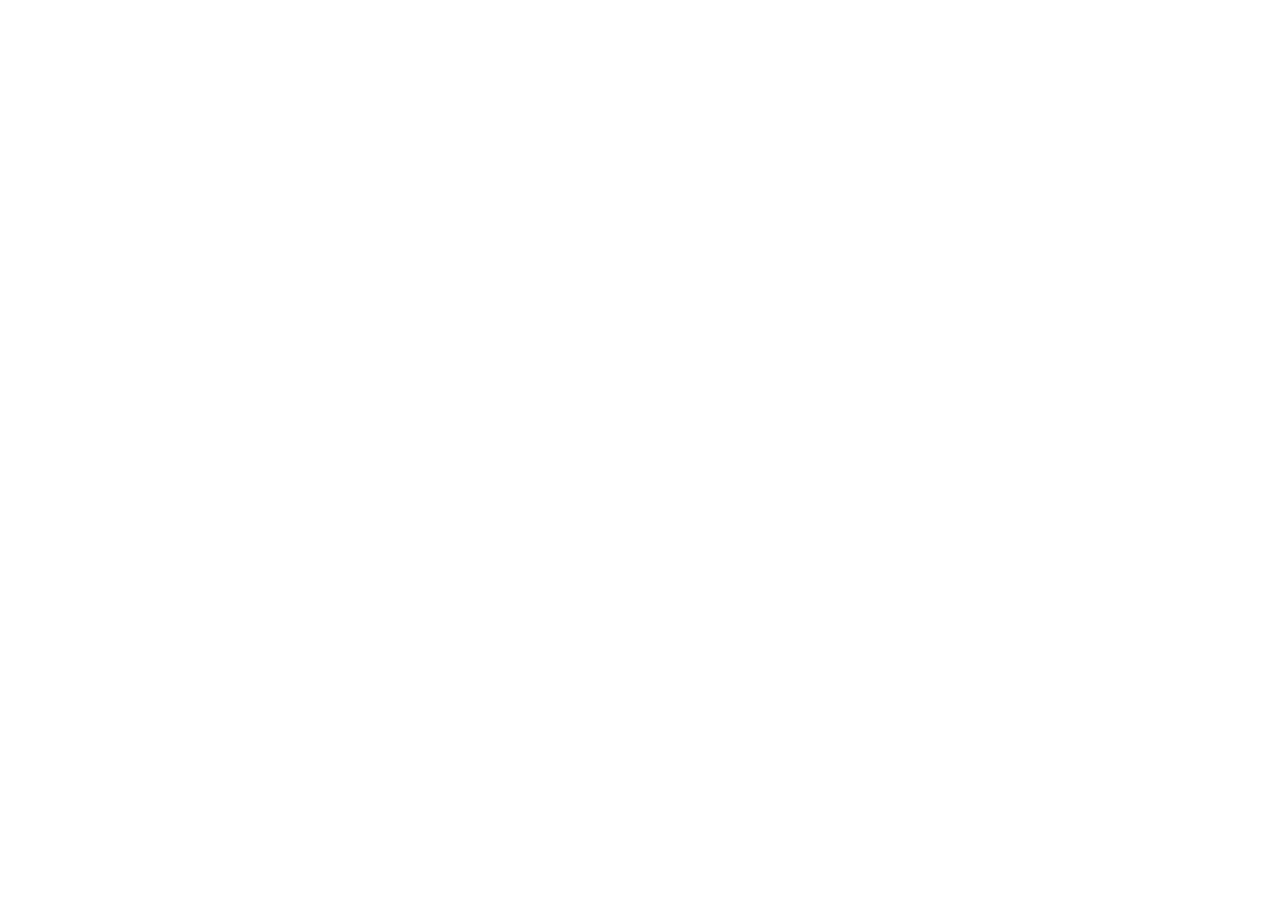
==== SCIENCE EXPLORER/index.html @ 8a1b7ec7 "Commit inicial" ====
<!DOCTYPE html>
<html lang="es">

<head>
    <meta charset="UTF-8">
    <meta name="viewport" content="width=device-width, initial-scale=1.0">
    <title>Documento</title>

</head>

<body>



</body>

</html>
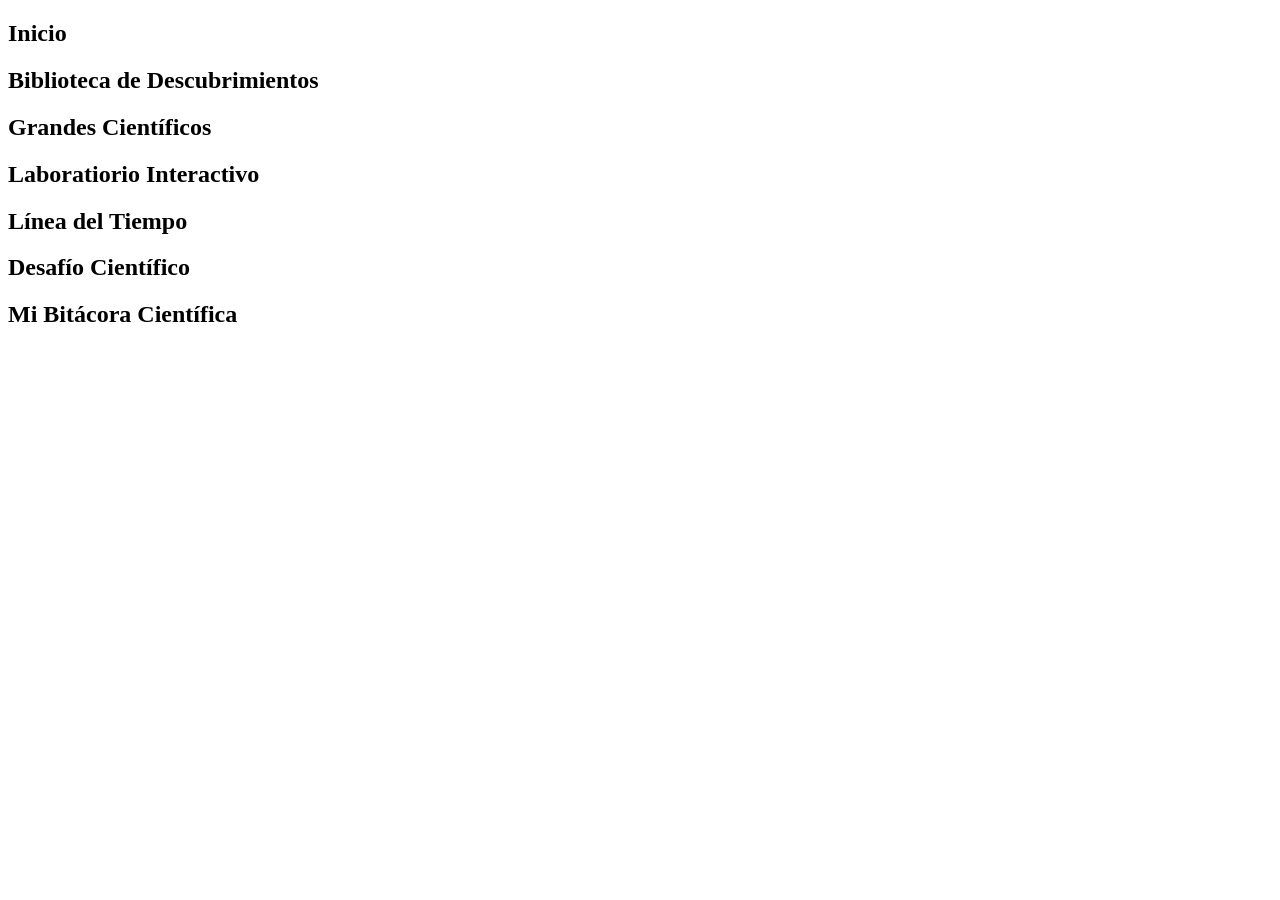
==== commit 7f38f356: "Secciones principales de la pagina" ====
--- a/SCIENCE EXPLORER/index.html
+++ b/SCIENCE EXPLORER/index.html
@@ -9,8 +9,27 @@
 </head>
 
 <body>
-
-
+    <div id="inicio">
+        <h2>Inicio</h2>
+    </div>
+    <div id="descubrimientos">
+        <h2>Biblioteca de Descubrimientos</h2>
+    </div>
+    <div id="cientificos">
+        <h2>Grandes Científicos</h2>
+    </div>
+    <div id="laboratorio">
+        <h2>Laboratiorio Interactivo</h2>
+    </div>
+    <div id="cronologia">
+        <h2>Línea del Tiempo</h2>
+    </div>
+    <div id="desafio">
+        <h2>Desafío Científico</h2>
+    </div>
+    <div id="bitacora">
+        <h2>Mi Bitácora Científica</h2>
+    </div>
 
 </body>
 
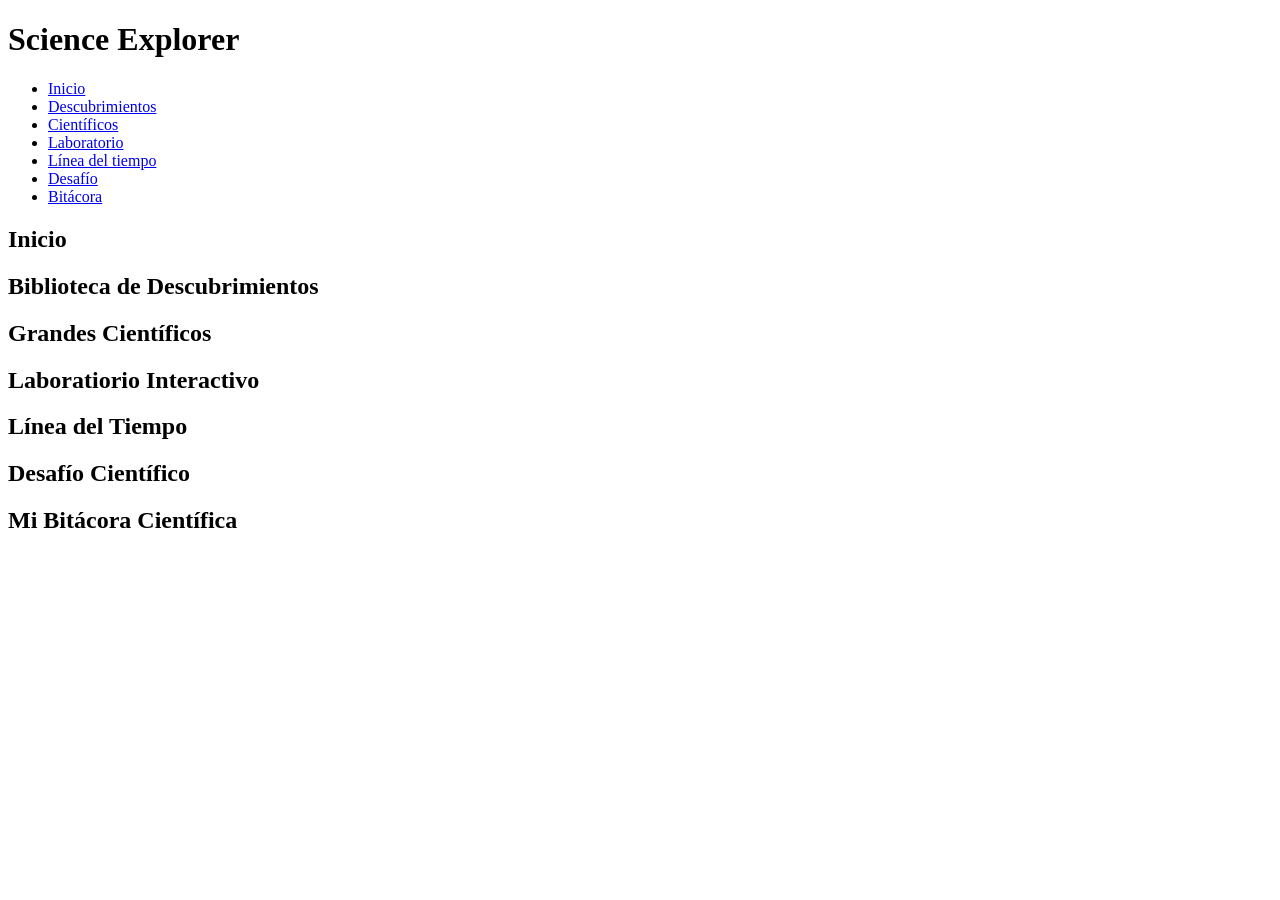
==== commit 25300826: "Actualizacion de secciones principales y CSS" ====
--- a/SCIENCE EXPLORER/index.html
+++ b/SCIENCE EXPLORER/index.html
@@ -7,6 +7,22 @@
     <title>Documento</title>
 
 </head>
+<header id="encabezado" class="encabezado">
+    <div class="titulo">
+        <h1>Science Explorer</h1>
+    </div>
+    <div class="enlaces">
+        <ul>
+            <li><a href="#inicio">Inicio</a></li>
+            <li><a href="#descubrimientos">Descubrimientos</a></li>
+            <li><a href="#cientificos">Científicos</a></li>
+            <li><a href="#laboratorio">Laboratorio</a></li>
+            <li><a href="#cronologia">Línea del tiempo</a></li>
+            <li><a href="#desafio">Desafío</a></li>
+            <li><a href="#bitacora">Bitácora</a></li>
+        </ul>
+    </div>
+</header>
 
 <body>
     <div id="inicio">
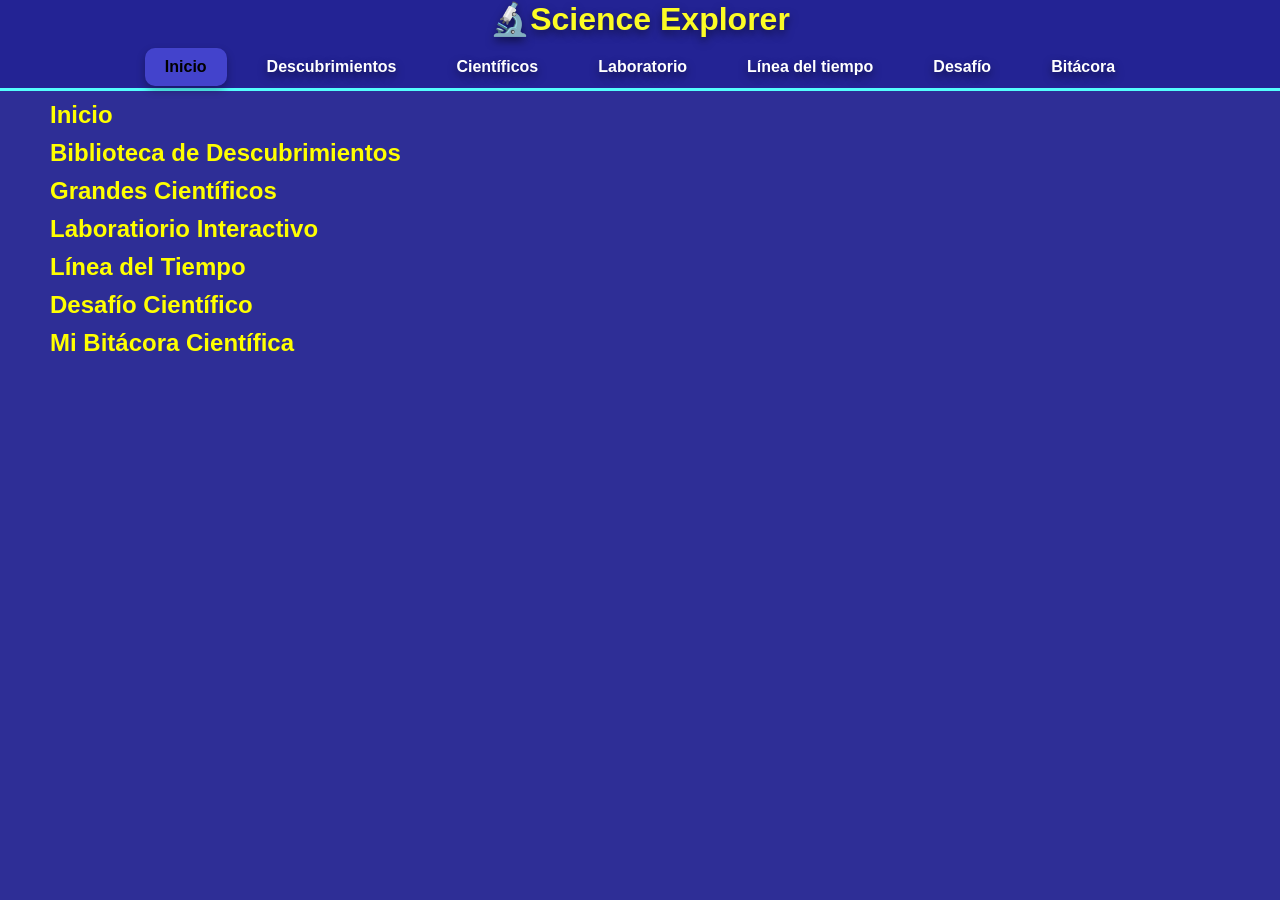
==== commit 100ffebb: "CSS y media, además de botón para menu(no jala)" ====
--- a/SCIENCE EXPLORER/index.html
+++ b/SCIENCE EXPLORER/index.html
@@ -5,26 +5,30 @@
     <meta charset="UTF-8">
     <meta name="viewport" content="width=device-width, initial-scale=1.0">
     <title>Documento</title>
+    <link rel="stylesheet" href="css/estilos.css">
 
 </head>
-<header id="encabezado" class="encabezado">
-    <div class="titulo">
-        <h1>Science Explorer</h1>
-    </div>
-    <div class="enlaces">
-        <ul>
-            <li><a href="#inicio">Inicio</a></li>
-            <li><a href="#descubrimientos">Descubrimientos</a></li>
-            <li><a href="#cientificos">Científicos</a></li>
-            <li><a href="#laboratorio">Laboratorio</a></li>
-            <li><a href="#cronologia">Línea del tiempo</a></li>
-            <li><a href="#desafio">Desafío</a></li>
-            <li><a href="#bitacora">Bitácora</a></li>
-        </ul>
-    </div>
-</header>
 
 <body>
+    <header id="encabezado" class="encabezado">
+        <div class="titulo">
+            <h1>🔬Science Explorer</h1>
+        </div>
+        <input type="checkbox" id="check" />
+        <label for="check" class="btn-menu">⏩</label>
+        <div class="enlaces">
+            <ul>
+                <li><a href="#inicio" class="active">Inicio</a></li>
+                <li><a href="#descubrimientos">Descubrimientos</a></li>
+                <li><a href="#cientificos">Científicos</a></li>
+                <li><a href="#laboratorio">Laboratorio</a></li>
+                <li><a href="#cronologia">Línea del tiempo</a></li>
+                <li><a href="#desafio">Desafío</a></li>
+                <li><a href="#bitacora">Bitácora</a></li>
+            </ul>
+        </div>
+    </header>
+
     <div id="inicio">
         <h2>Inicio</h2>
     </div>
--- a/SCIENCE EXPLORER/css/estilos.css
+++ b/SCIENCE EXPLORER/css/estilos.css
@@ -0,0 +1,100 @@
+* {
+    margin: 0;
+    padding: 0;
+    font-family: Verdana, Geneva, Tahoma, sans-serif;
+}
+
+body {
+    background-color: rgb(46, 46, 150);
+}
+
+body h2 {
+    color: yellow;
+    margin: 10px 50px;
+}
+
+.btn-menu {
+    font-size: 40px;
+    display: none;
+}
+
+#check {
+    display: none;
+}
+
+.encabezado {
+    width: 100%;
+    background-color: rgb(35, 35, 148);
+    color: rgb(252, 252, 37);
+    text-align: center;
+    border-bottom: 3px solid rgb(84, 253, 253);
+    position: sticky;
+    top: 0;
+    z-index: 1000;
+}
+
+.encabezado .titulo {
+    margin-bottom: 10px;
+    text-shadow: 0 4px 8px rgba(0, 0, 0, 0.5);
+}
+
+.encabezado .enlaces ul {
+    display: flex;
+    justify-content: center;
+    gap: 30px;
+    list-style: none;
+    margin: 0;
+    padding: 0;
+}
+
+.encabezado .enlaces ul li a {
+    display: block;
+    padding: 10px 20px;
+    margin-bottom: 2px;
+    color: white;
+    text-decoration: none;
+    border-radius: 10px;
+    text-shadow: 0 4px 8px rgba(0, 0, 0, 0.5);
+    font-weight: bold;
+}
+
+.encabezado .enlaces ul li .active {
+    background-color: #4343cc;
+    color: black;
+    box-shadow: 0 4px 8px rgba(0, 0, 0, 0.3);
+    text-shadow: none;
+}
+
+.encabezado .enlaces ul li a:hover {
+    color: rgb(245, 245, 170);
+}
+
+.encabezado .enlaces ul li .active:hover {
+    background-color: #4c4ccf;
+    color: black;
+}
+
+@media(max-width: 1280px) {
+    .encabezado .enlaces ul {
+        gap: 20px;
+    }
+}
+
+@media(max-width: 768px) {
+    .encabezado .enlaces ul {
+        gap: 2px;
+    }
+}
+
+@media(max-width: 360px) {
+    .encabezado .enlaces {
+        display: none;
+    }
+
+    .btn-menu {
+        font-size: 40px;
+        display: flex;
+        position: relative;
+        left: 2px;
+    }
+}
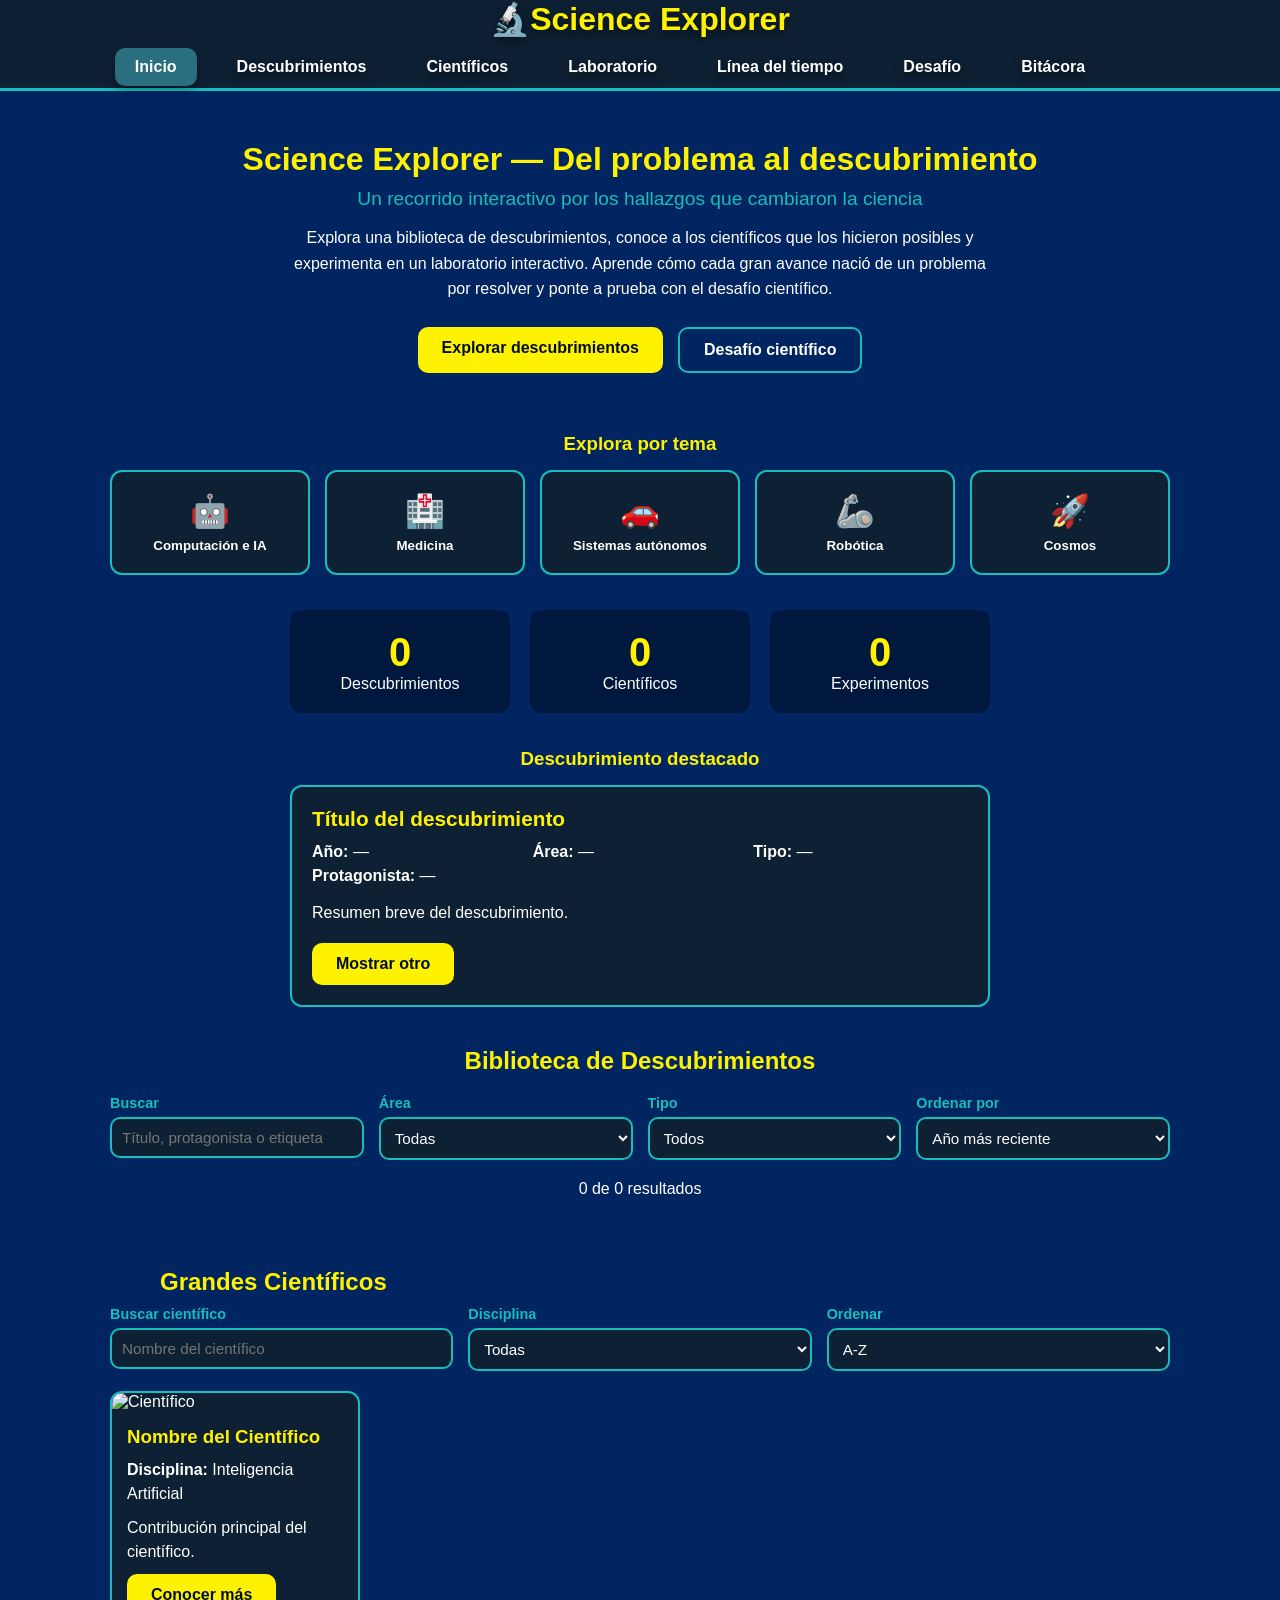
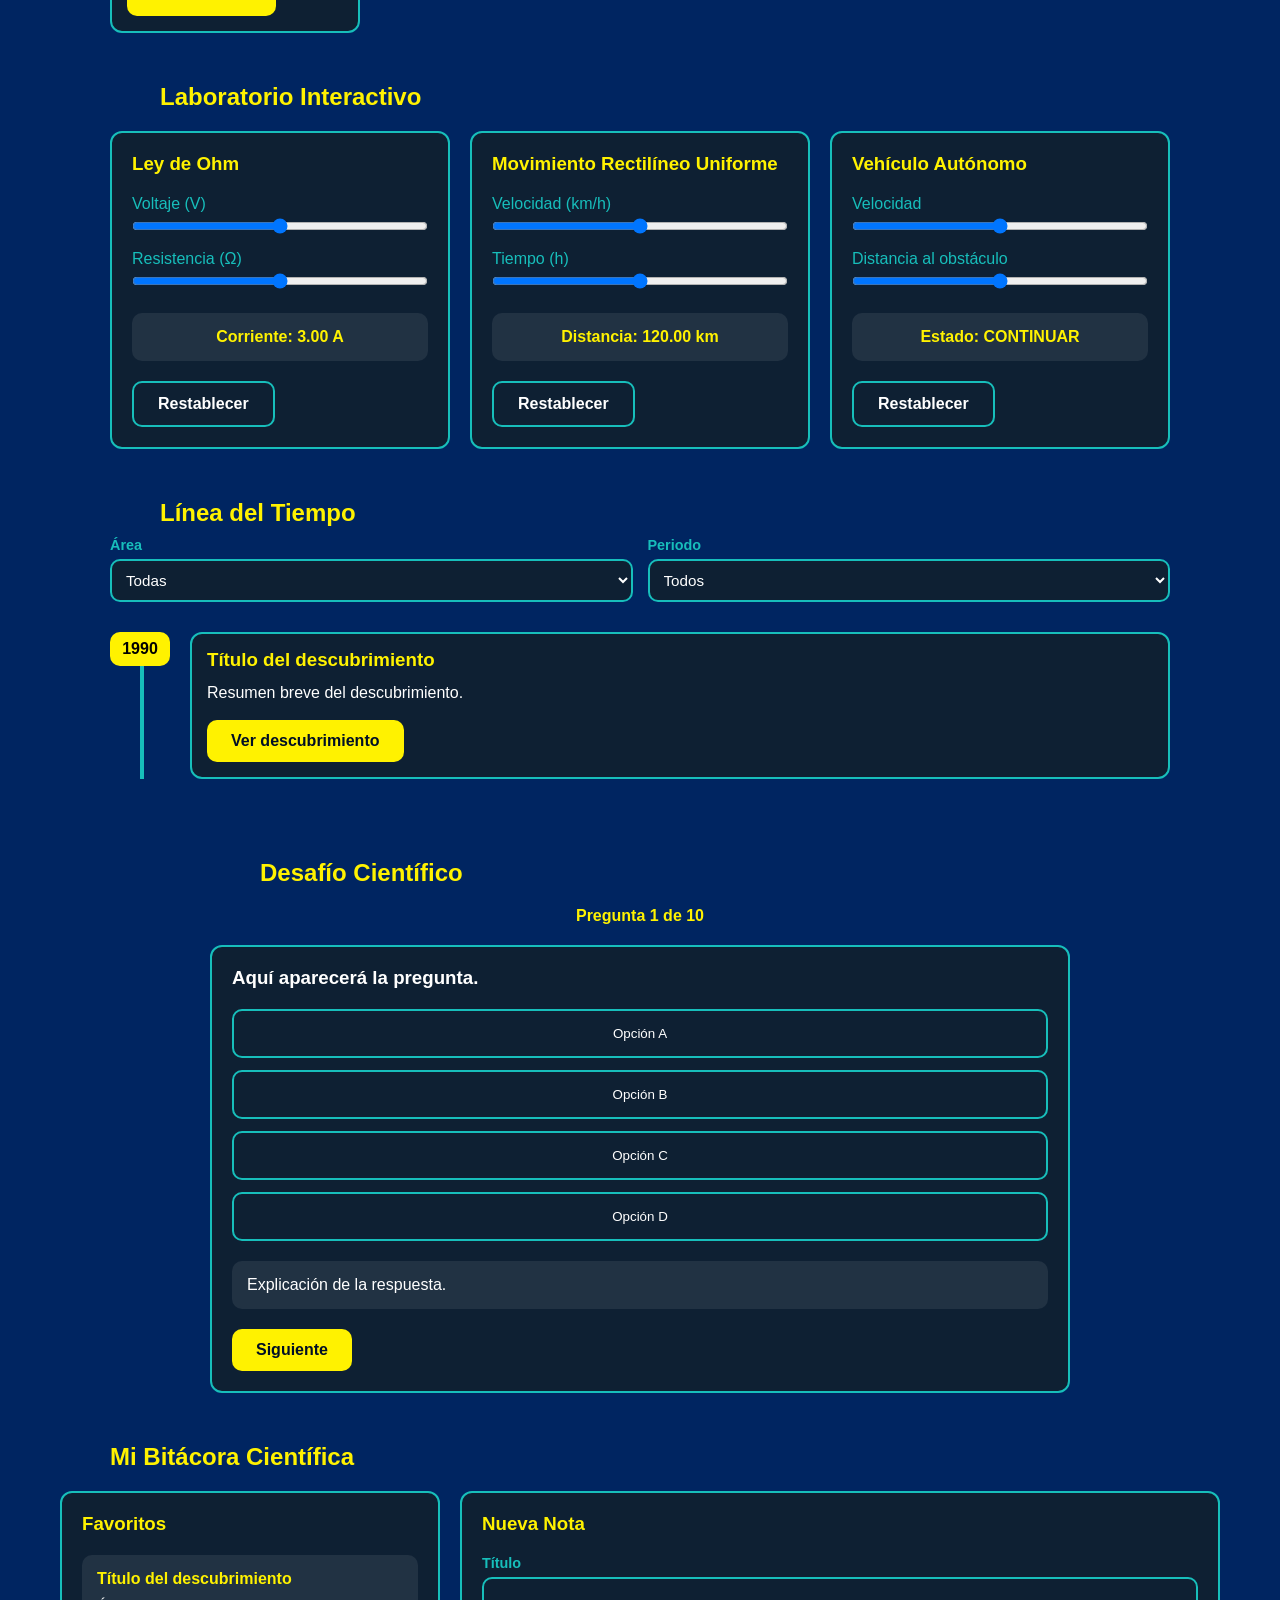
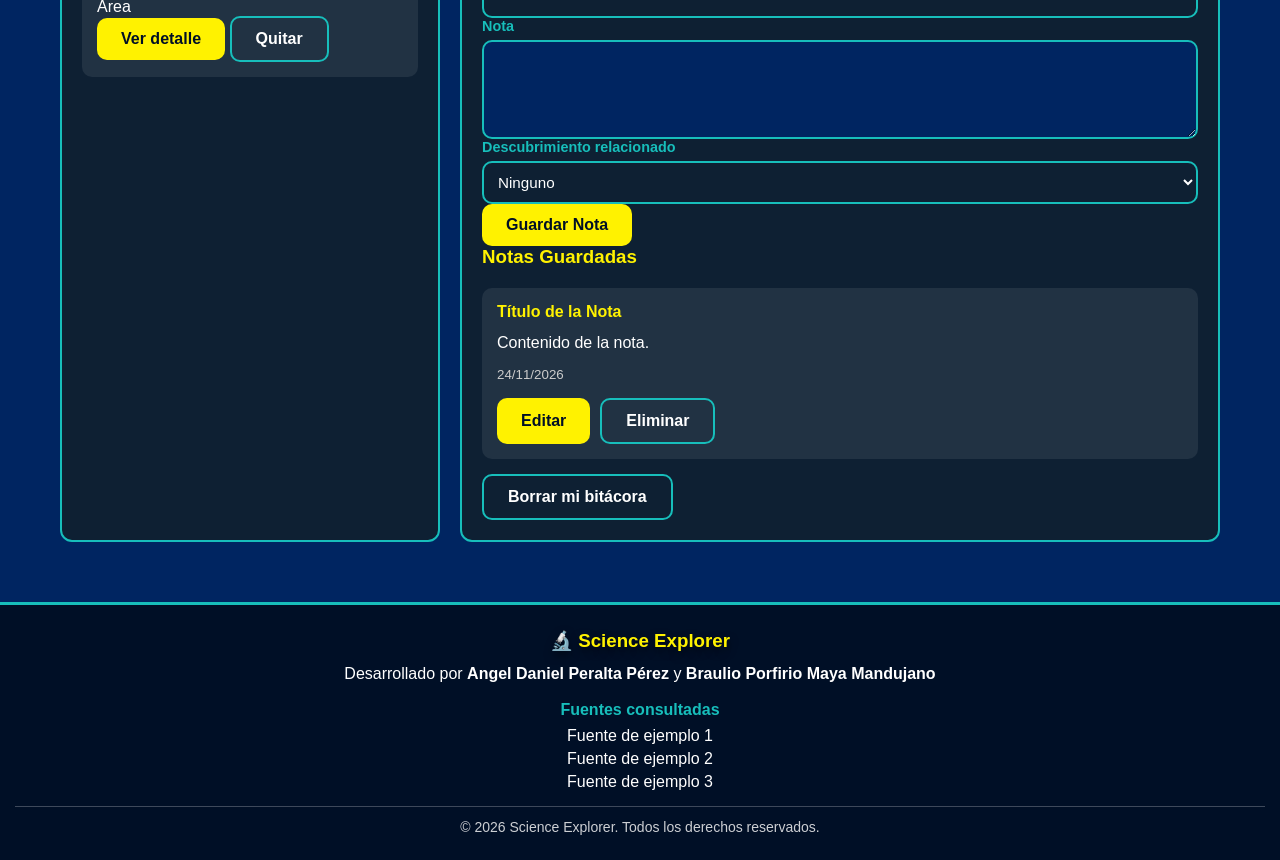
==== commit cb59169c: "HTML terminado, esperando implementacion de funciones JS, CSS estable con algun error" ====
--- a/SCIENCE EXPLORER/index.html
+++ b/SCIENCE EXPLORER/index.html
@@ -10,12 +10,13 @@
 </head>
 
 <body>
+    <input type="checkbox" id="check" />
     <header id="encabezado" class="encabezado">
         <div class="titulo">
             <h1>🔬Science Explorer</h1>
         </div>
-        <input type="checkbox" id="check" />
-        <label for="check" class="btn-menu">⏩</label>
+
+        <label for="check" class="btn-menu">☰ Menú</label>
         <div class="enlaces">
             <ul>
                 <li><a href="#inicio" class="active">Inicio</a></li>
@@ -25,32 +26,524 @@
                 <li><a href="#cronologia">Línea del tiempo</a></li>
                 <li><a href="#desafio">Desafío</a></li>
                 <li><a href="#bitacora">Bitácora</a></li>
+                <li><a><label for="check" class="btn-menu2">☰ Menú</label></a></li>
             </ul>
         </div>
     </header>
 
-    <div id="inicio">
-        <h2>Inicio</h2>
-    </div>
-    <div id="descubrimientos">
+    <section id="inicio" class="inicio">
+        <div class="portada">
+            <h2 class="portada-titulo">Science Explorer — Del problema al descubrimiento</h2>
+            <p class="portada-subtitulo">Un recorrido interactivo por los hallazgos que cambiaron la ciencia</p>
+            <p class="portada-descripcion">
+                Explora una biblioteca de descubrimientos, conoce a los científicos que los hicieron posibles
+                y experimenta en un laboratorio interactivo. Aprende cómo cada gran avance nació de un problema
+                por resolver y ponte a prueba con el desafío científico.
+            </p>
+            <div class="portada-botones">
+                <a href="#descubrimientos" class="boton boton-principal">Explorar descubrimientos</a>
+                <a href="#desafio" class="boton boton-secundario">Desafío científico</a>
+            </div>
+        </div>
+        <div class="temas">
+            <h3 class="subtitulo-seccion">Explora por tema</h3>
+            <div class="temas-cuadricula">
+                <button class="tarjeta-tema" data-area="A01" type="button">
+                    <span class="tema-icono">🤖</span>
+                    <span class="tema-nombre">Computación e IA</span>
+                </button>
+                <button class="tarjeta-tema" data-area="A02" type="button">
+                    <span class="tema-icono">🏥</span>
+                    <span class="tema-nombre">Medicina</span>
+                </button>
+                <button class="tarjeta-tema" data-area="A03" type="button">
+                    <span class="tema-icono">🚗</span>
+                    <span class="tema-nombre">Sistemas autónomos</span>
+                </button>
+                <button class="tarjeta-tema" data-area="A04" type="button">
+                    <span class="tema-icono">🦾</span>
+                    <span class="tema-nombre">Robótica</span>
+                </button>
+                <button class="tarjeta-tema" data-area="A06" type="button">
+                    <span class="tema-icono">🚀</span>
+                    <span class="tema-nombre">Cosmos</span>
+                </button>
+            </div>
+        </div>
+        <div class="contadores">
+            <div class="contador">
+                <span class="contador-numero" id="contadorDescubrimientos">0</span>
+                <span class="contador-etiqueta">Descubrimientos</span>
+            </div>
+            <div class="contador">
+                <span class="contador-numero" id="contadorCientificos">0</span>
+                <span class="contador-etiqueta">Científicos</span>
+            </div>
+            <div class="contador">
+                <span class="contador-numero" id="contadorExperimentos">0</span>
+                <span class="contador-etiqueta">Experimentos</span>
+            </div>
+        </div>
+        <div class="destacado">
+            <h3 class="subtitulo-seccion">Descubrimiento destacado</h3>
+            <article class="destacado-tarjeta" id="destacado">
+                <h4 id="destacadoTitulo">Título del descubrimiento</h4>
+                <ul class="destacado-datos">
+                    <li><strong>Año:</strong> <span id="destacadoAnio">—</span></li>
+                    <li><strong>Área:</strong> <span id="destacadoArea">—</span></li>
+                    <li><strong>Tipo:</strong> <span id="destacadoTipo">—</span></li>
+                    <li><strong>Protagonista:</strong> <span id="destacadoProtagonista">—</span></li>
+                </ul>
+                <p id="destacadoResumen">Resumen breve del descubrimiento.</p>
+                <button id="btnMostrarOtro" class="boton boton-principal" type="button">Mostrar otro</button>
+            </article>
+        </div>
+    </section>
+
+    <section id="descubrimientos" class="biblioteca">
         <h2>Biblioteca de Descubrimientos</h2>
-    </div>
-    <div id="cientificos">
+
+        <div class="controles" role="search">
+            <div class="control">
+                <label for="buscador">Buscar</label>
+                <input type="search" id="buscador" placeholder="Título, protagonista o etiqueta" autocomplete="off">
+            </div>
+            <div class="control">
+                <label for="filtroArea">Área</label>
+                <select id="filtroArea">
+                    <option value="todas">Todas</option>
+                    <option value="A01">Inteligencia artificial y ciencias de la computación</option>
+                    <option value="A02">Medicina y hospitales inteligentes</option>
+                    <option value="A03">Vehículos y aeronaves autónomas</option>
+                    <option value="A04">Robótica inteligente</option>
+                    <option value="A05">Ciudades inteligentes</option>
+                    <option value="A06">Cosmos, astronomía y exploración espacial</option>
+                    <option value="A07">Física</option>
+                    <option value="A08">Química</option>
+                    <option value="A09">Biología</option>
+                    <option value="A10">Ciencias de la Tierra</option>
+                </select>
+            </div>
+            <div class="control">
+                <label for="filtroTipo">Tipo</label>
+                <select id="filtroTipo">
+                    <option value="todos">Todos</option>
+                    <option value="DESCUBRIMIENTO">Descubrimiento</option>
+                    <option value="AVANCE">Avance</option>
+                    <option value="APLICACIÓN">Aplicación</option>
+                </select>
+            </div>
+            <div class="control">
+                <label for="ordenar">Ordenar por</label>
+                <select id="ordenar">
+                    <option value="reciente">Año más reciente</option>
+                    <option value="antiguo">Año más antiguo</option>
+                    <option value="titulo">Título A–Z</option>
+                </select>
+            </div>
+        </div>
+
+        <p class="resultados-contador" id="contadorResultados" aria-live="polite">0 de 0 resultados</p>
+
+        <div class="sin-resultados" id="sinResultados" hidden>
+            <p>No se encontraron descubrimientos con esos criterios.</p>
+            <button type="button" id="btnLimpiarFiltros" class="boton boton-principal">Limpiar filtros</button>
+        </div>
+
+        <div class="fichas-cuadricula" id="listaFichas"></div>
+
+        <template id="plantillaFicha">
+            <article class="ficha">
+                <img class="ficha-imagen" src="" alt="" loading="lazy">
+                <div class="ficha-cuerpo">
+                    <h3 class="ficha-titulo"></h3>
+                    <ul class="ficha-datos">
+                        <li><strong>Año:</strong> <span class="ficha-anio"></span></li>
+                        <li><strong>Área:</strong> <span class="ficha-area"></span></li>
+                        <li><strong>Tipo:</strong> <span class="ficha-tipo"></span></li>
+                    </ul>
+                    <p class="ficha-resumen"></p>
+                    <div class="ficha-botones">
+                        <button type="button" class="boton boton-principal boton-chico btn-detalle">Ver detalle</button>
+                        <button type="button" class="boton boton-secundario boton-chico btn-favorito"
+                            aria-pressed="false">Añadir a favoritos</button>
+                    </div>
+                </div>
+            </article>
+        </template>
+
+        <dialog id="modalDetalle" class="modal" aria-labelledby="modalTitulo">
+            <img class="modal-imagen" id="modalImagen" src="" alt="">
+            <h3 id="modalTitulo"></h3>
+            <dl class="modal-datos">
+                <dt>Año</dt>
+                <dd id="modalAnio"></dd>
+                <dt>Área</dt>
+                <dd id="modalArea"></dd>
+                <dt>Tipo</dt>
+                <dd id="modalTipo"></dd>
+                <dt>Protagonistas</dt>
+                <dd id="modalProtagonistas"></dd>
+                <dt>Estado de madurez</dt>
+                <dd id="modalMadurez"></dd>
+                <dt>Resumen</dt>
+                <dd id="modalResumen"></dd>
+                <dt>Problema</dt>
+                <dd id="modalProblema"></dd>
+                <dt>Explicación</dt>
+                <dd id="modalExplicacion"></dd>
+                <dt>Impacto</dt>
+                <dd id="modalImpacto"></dd>
+                <dt>Limitaciones</dt>
+                <dd id="modalLimitaciones"></dd>
+                <dt>Etiquetas</dt>
+                <dd id="modalEtiquetas"></dd>
+                <dt>Fuente</dt>
+                <dd><a id="modalFuente" href="#" target="_blank" rel="noopener noreferrer"></a></dd>
+                <dt>Fecha de consulta</dt>
+                <dd id="modalFechaConsulta"></dd>
+            </dl>
+            <div class="modal-botones">
+                <button type="button" class="boton boton-secundario btn-favorito-modal" id="btnFavoritoModal"
+                    aria-pressed="false">Añadir a favoritos</button>
+                <button type="button" class="boton boton-principal" id="btnCerrarModal">Cerrar</button>
+            </div>
+        </dialog>
+    </section>
+
+    <section id="cientificos" class="cientificos">
         <h2>Grandes Científicos</h2>
-    </div>
-    <div id="laboratorio">
-        <h2>Laboratiorio Interactivo</h2>
-    </div>
-    <div id="cronologia">
+
+        <div class="controles">
+            <div class="control">
+                <label for="buscarCientifico">Buscar científico</label>
+                <input type="search" id="buscarCientifico" placeholder="Nombre del científico">
+            </div>
+
+            <div class="control">
+                <label for="filtroDisciplina">Disciplina</label>
+                <select id="filtroDisciplina">
+                    <option>Todas</option>
+                    <option>Computación</option>
+                    <option>Inteligencia Artificial</option>
+                    <option>Robótica</option>
+                    <option>Medicina</option>
+                    <option>Astronomía</option>
+                </select>
+            </div>
+
+            <div class="control">
+                <label for="ordenCientificos">Ordenar</label>
+                <select id="ordenCientificos">
+                    <option>A-Z</option>
+                    <option>Z-A</option>
+                </select>
+            </div>
+        </div>
+
+        <div class="cientificos-grid">
+
+            <article class="cientifico-card">
+                <img src="img/cientifico.jpg" alt="Científico">
+
+                <div class="cientifico-info">
+                    <h3>Nombre del Científico</h3>
+                    <p><strong>Disciplina:</strong> Inteligencia Artificial</p>
+                    <p>Contribución principal del científico.</p>
+
+                    <button class="boton boton-principal">
+                        Conocer más
+                    </button>
+                </div>
+            </article>
+
+        </div>
+    </section>
+
+    <section id="laboratorio" class="laboratorio">
+        <h2>Laboratorio Interactivo</h2>
+
+        <div class="simuladores">
+
+            <article class="simulador">
+                <h3>Ley de Ohm</h3>
+
+                <label>Voltaje (V)</label>
+                <input type="range">
+
+                <label>Resistencia (Ω)</label>
+                <input type="range">
+
+                <div class="resultado">
+                    Corriente: 3.00 A
+                </div>
+
+                <button class="boton boton-secundario">
+                    Restablecer
+                </button>
+            </article>
+
+            <article class="simulador">
+                <h3>Movimiento Rectilíneo Uniforme</h3>
+
+                <label>Velocidad (km/h)</label>
+                <input type="range">
+
+                <label>Tiempo (h)</label>
+                <input type="range">
+
+                <div class="resultado">
+                    Distancia: 120.00 km
+                </div>
+
+                <button class="boton boton-secundario">
+                    Restablecer
+                </button>
+            </article>
+
+            <article class="simulador">
+                <h3>Vehículo Autónomo</h3>
+
+                <label>Velocidad</label>
+                <input type="range">
+
+                <label>Distancia al obstáculo</label>
+                <input type="range">
+
+                <div class="resultado">
+                    Estado: CONTINUAR
+                </div>
+
+                <button class="boton boton-secundario">
+                    Restablecer
+                </button>
+            </article>
+
+        </div>
+    </section>
+
+    <section id="cronologia" class="cronologia">
         <h2>Línea del Tiempo</h2>
-    </div>
-    <div id="desafio">
+
+        <div class="controles">
+
+            <div class="control">
+                <label>Área</label>
+                <select>
+                    <option>Todas</option>
+                </select>
+            </div>
+
+            <div class="control">
+                <label>Periodo</label>
+                <select>
+                    <option>Todos</option>
+                    <option>Antes de 1950</option>
+                    <option>1950-1999</option>
+                    <option>2000-2019</option>
+                    <option>2020+</option>
+                </select>
+            </div>
+
+        </div>
+
+        <div class="timeline">
+
+            <article class="timeline-item">
+                <div class="timeline-year">
+                    1990
+                </div>
+
+                <div class="timeline-content">
+                    <h3>Título del descubrimiento</h3>
+
+                    <p>
+                        Resumen breve del descubrimiento.
+                    </p>
+
+                    <button class="boton boton-principal">
+                        Ver descubrimiento
+                    </button>
+                </div>
+            </article>
+
+        </div>
+    </section>
+
+    <section id="desafio" class="desafio">
         <h2>Desafío Científico</h2>
-    </div>
-    <div id="bitacora">
+
+        <div class="quiz-container">
+
+            <div class="quiz-progreso">
+                Pregunta 1 de 10
+            </div>
+
+            <article class="pregunta">
+
+                <h3>
+                    Aquí aparecerá la pregunta.
+                </h3>
+
+                <div class="opciones">
+
+                    <button class="opcion">
+                        Opción A
+                    </button>
+
+                    <button class="opcion">
+                        Opción B
+                    </button>
+
+                    <button class="opcion">
+                        Opción C
+                    </button>
+
+                    <button class="opcion">
+                        Opción D
+                    </button>
+
+                </div>
+
+                <div class="explicacion">
+                    Explicación de la respuesta.
+                </div>
+
+                <button class="boton boton-principal">
+                    Siguiente
+                </button>
+
+            </article>
+
+        </div>
+    </section>
+
+    <section id="bitacora" class="bitacora">
         <h2>Mi Bitácora Científica</h2>
-    </div>
-
+
+        <div class="bitacora-grid">
+
+            <div class="favoritos">
+
+                <h3>Favoritos</h3>
+
+                <div class="favoritos-lista">
+
+                    <article class="favorito">
+                        <h4>Título del descubrimiento</h4>
+
+                        <p>Área</p>
+
+                        <button class="boton boton-principal">
+                            Ver detalle
+                        </button>
+
+                        <button class="boton boton-secundario">
+                            Quitar
+                        </button>
+                    </article>
+
+                </div>
+
+            </div>
+
+            <div class="notas">
+
+                <h3>Nueva Nota</h3>
+
+                <form>
+
+                    <div class="control">
+                        <label>Título</label>
+                        <input type="text">
+                    </div>
+
+                    <div class="control">
+                        <label>Nota</label>
+                        <textarea rows="5"></textarea>
+                    </div>
+
+                    <div class="control">
+                        <label>Descubrimiento relacionado</label>
+                        <select>
+                            <option>Ninguno</option>
+                        </select>
+                    </div>
+
+                    <button class="boton boton-principal">
+                        Guardar Nota
+                    </button>
+
+                </form>
+
+                <h3>Notas Guardadas</h3>
+
+                <div class="lista-notas">
+
+                    <article class="nota">
+                        <h4>Título de la Nota</h4>
+
+                        <p>
+                            Contenido de la nota.
+                        </p>
+
+                        <small>
+                            24/11/2026
+                        </small>
+
+                        <div class="nota-botones">
+                            <button class="boton boton-principal">
+                                Editar
+                            </button>
+
+                            <button class="boton boton-secundario">
+                                Eliminar
+                            </button>
+                        </div>
+
+                    </article>
+
+                </div>
+
+                <button class="boton boton-secundario">
+                    Borrar mi bitácora
+                </button>
+
+            </div>
+
+        </div>
+    </section>
+
+    <footer class="pie-pagina" id="fuentes">
+        <div class="pie-contenido">
+            <h3>🔬 Science Explorer</h3>
+            <p class="creditos">
+                Desarrollado por <strong>Angel Daniel Peralta Pérez</strong>
+                y <strong>Braulio Porfirio Maya Mandujano</strong>
+            </p>
+
+            <div class="fuentes">
+                <h4>Fuentes consultadas</h4>
+                <ul>
+                    <li><a href="#" target="_blank">Fuente de ejemplo 1</a></li>
+                    <li><a href="#" target="_blank">Fuente de ejemplo 2</a></li>
+                    <li><a href="#" target="_blank">Fuente de ejemplo 3</a></li>
+                </ul>
+            </div>
+
+            <p class="anio">&copy; 2026 Science Explorer. Todos los derechos reservados.</p>
+        </div>
+    </footer>
 </body>
+<script>
+    const check = document.getElementById("check");
+    const enlaces = document.querySelectorAll('.enlaces a[href^="#"]');
+
+    enlaces.forEach(enlace => {
+        enlace.addEventListener('click', () => {
+            check.checked = false;
+        });
+    });
+</script>
 
 </html>
--- a/SCIENCE EXPLORER/css/estilos.css
+++ b/SCIENCE EXPLORER/css/estilos.css
@@ -1,15 +1,39 @@
+:root {
+    --fondo: #002561;
+    --encabezado: #0E2033;
+    --pie: #000F26;
+    --acento: #17BEBB;
+    --amarillo: #FFF200;
+    --amarillo-claro: #FFF766;
+    --activo: #2A6F7F;
+    --texto: #FFFFFF;
+}
+
 * {
     margin: 0;
     padding: 0;
+    box-sizing: border-box;
     font-family: Verdana, Geneva, Tahoma, sans-serif;
 }
 
+[hidden] {
+    display: none !important;
+}
+
+html {
+    scroll-behavior: smooth;
+}
+
+[id] {
+    scroll-margin-top: 130px;
+}
+
 body {
-    background-color: rgb(46, 46, 150);
+    background-color: var(--fondo);
 }
 
 body h2 {
-    color: yellow;
+    color: var(--amarillo);
     margin: 10px 50px;
 }
 
@@ -18,16 +42,20 @@
     display: none;
 }
 
+.btn-menu2 {
+    display: none;
+}
+
 #check {
     display: none;
 }
 
 .encabezado {
     width: 100%;
-    background-color: rgb(35, 35, 148);
-    color: rgb(252, 252, 37);
+    background-color: var(--encabezado);
+    color: var(--amarillo);
     text-align: center;
-    border-bottom: 3px solid rgb(84, 253, 253);
+    border-bottom: 3px solid var(--acento);
     position: sticky;
     top: 0;
     z-index: 1000;
@@ -47,11 +75,15 @@
     padding: 0;
 }
 
+.encabezado .enlaces ul li.cerrar {
+    display: none;
+}
+
 .encabezado .enlaces ul li a {
     display: block;
     padding: 10px 20px;
     margin-bottom: 2px;
-    color: white;
+    color: var(--texto);
     text-decoration: none;
     border-radius: 10px;
     text-shadow: 0 4px 8px rgba(0, 0, 0, 0.5);
@@ -59,19 +91,689 @@
 }
 
 .encabezado .enlaces ul li .active {
-    background-color: #4343cc;
-    color: black;
+    background-color: var(--activo);
+    color: var(--texto);
     box-shadow: 0 4px 8px rgba(0, 0, 0, 0.3);
     text-shadow: none;
 }
 
 .encabezado .enlaces ul li a:hover {
-    color: rgb(245, 245, 170);
+    color: var(--amarillo);
 }
 
 .encabezado .enlaces ul li .active:hover {
-    background-color: #4c4ccf;
+    background-color: var(--acento);
+    color: var(--encabezado);
+}
+
+.inicio,
+.biblioteca {
+    padding: 20px;
+    max-width: 1100px;
+    margin: 0 auto;
+}
+
+.inicio h2,
+.biblioteca h2 {
+    margin: 0;
+}
+
+.biblioteca h2 {
+    text-align: center;
+    margin-bottom: 20px;
+}
+
+.portada {
+    text-align: center;
+    padding: 30px 10px;
+}
+
+.portada-titulo {
+    color: var(--amarillo);
+    font-size: 2rem;
+    margin-bottom: 10px !important;
+}
+
+.portada-subtitulo {
+    color: var(--acento);
+    font-size: 1.2rem;
+    margin-bottom: 15px;
+}
+
+.portada-descripcion {
+    color: var(--texto);
+    max-width: 700px;
+    margin: 0 auto 25px;
+    line-height: 1.6;
+}
+
+.portada-botones {
+    display: flex;
+    justify-content: center;
+    flex-wrap: wrap;
+    gap: 15px;
+}
+
+.boton {
+    display: inline-block;
+    padding: 12px 24px;
+    border: none;
+    border-radius: 10px;
+    font-weight: bold;
+    font-size: 1rem;
+    text-decoration: none;
+    cursor: pointer;
+    transition: transform 0.2s, background-color 0.2s;
+}
+
+.boton:hover {
+    transform: translateY(-2px);
+}
+
+.boton-principal {
+    background-color: var(--amarillo);
+    color: var(--pie);
+}
+
+.boton-principal:hover {
+    background-color: var(--amarillo-claro);
+}
+
+.boton-secundario {
+    background-color: transparent;
+    color: var(--texto);
+    border: 2px solid var(--acento);
+}
+
+.boton-secundario:hover {
+    background-color: rgba(23, 190, 187, 0.2);
+}
+
+.boton-secundario[aria-pressed="true"] {
+    background-color: var(--acento);
+    color: var(--pie);
+}
+
+.boton-chico {
+    padding: 8px 14px;
+    font-size: 0.9rem;
+}
+
+.boton:disabled {
+    opacity: 0.5;
+    cursor: not-allowed;
+    transform: none;
+}
+
+.subtitulo-seccion {
+    color: var(--amarillo);
+    text-align: center;
+    margin: 30px 0 15px;
+}
+
+.temas-cuadricula {
+    display: grid;
+    grid-template-columns: repeat(auto-fit, minmax(150px, 1fr));
+    gap: 15px;
+}
+
+.tarjeta-tema {
+    display: flex;
+    flex-direction: column;
+    align-items: center;
+    gap: 8px;
+    padding: 20px 10px;
+    background-color: var(--encabezado);
+    color: var(--texto);
+    border: 2px solid var(--acento);
+    border-radius: 12px;
+    cursor: pointer;
+    transition: transform 0.2s, background-color 0.2s;
+}
+
+.tarjeta-tema:hover {
+    transform: translateY(-4px);
+    background-color: var(--activo);
+}
+
+.tema-icono {
+    font-size: 2rem;
+}
+
+.tema-nombre {
+    font-weight: bold;
+}
+
+.contadores {
+    display: flex;
+    justify-content: center;
+    flex-wrap: wrap;
+    gap: 20px;
+    margin: 35px 0;
+}
+
+.contador {
+    flex: 1 1 150px;
+    max-width: 220px;
+    text-align: center;
+    padding: 20px;
+    background-color: rgba(0, 15, 38, 0.6);
+    border-radius: 12px;
+}
+
+.contador-numero {
+    display: block;
+    font-size: 2.5rem;
+    font-weight: bold;
+    color: var(--amarillo);
+}
+
+.contador-etiqueta {
+    color: var(--texto);
+}
+
+.destacado-tarjeta,
+.ficha,
+.modal {
+    background-color: var(--encabezado);
+    border: 2px solid var(--acento);
+    border-radius: 12px;
+    color: var(--texto);
+}
+
+.destacado-tarjeta {
+    padding: 20px;
+    max-width: 700px;
+    margin: 0 auto;
+}
+
+.destacado-tarjeta h4,
+.ficha-titulo,
+.modal h3 {
+    color: var(--amarillo);
+    font-size: 1.3rem;
+    margin-bottom: 12px;
+}
+
+.destacado-datos,
+.ficha-datos {
+    list-style: none;
+    display: grid;
+    grid-template-columns: repeat(auto-fit, minmax(180px, 1fr));
+    gap: 6px;
+    margin-bottom: 15px;
+}
+
+.destacado-tarjeta p,
+.ficha-resumen {
+    line-height: 1.6;
+    margin-bottom: 18px;
+}
+
+.controles {
+    display: grid;
+    grid-template-columns: repeat(auto-fit, minmax(200px, 1fr));
+    gap: 15px;
+    margin-bottom: 20px;
+}
+
+.control {
+    display: flex;
+    flex-direction: column;
+    gap: 6px;
+}
+
+.control label {
+    color: var(--acento);
+    font-weight: bold;
+    font-size: 0.9rem;
+}
+
+.control input,
+.control select {
+    padding: 10px;
+    background-color: var(--encabezado);
+    color: var(--texto);
+    border: 2px solid var(--acento);
+    border-radius: 10px;
+    font-size: 0.95rem;
+}
+
+.control input:focus,
+.control select:focus {
+    outline: 2px solid var(--amarillo);
+}
+
+.resultados-contador {
+    color: var(--texto);
+    text-align: center;
+    margin-bottom: 20px;
+}
+
+.sin-resultados {
+    text-align: center;
+    color: var(--texto);
+    padding: 30px 15px;
+    background-color: rgba(0, 15, 38, 0.6);
+    border-radius: 12px;
+    margin-bottom: 20px;
+}
+
+.sin-resultados p {
+    margin-bottom: 15px;
+}
+
+.fichas-cuadricula {
+    display: grid;
+    grid-template-columns: repeat(auto-fill, minmax(220px, 1fr));
+    gap: 20px;
+}
+
+.ficha {
+    display: flex;
+    flex-direction: column;
+    overflow: hidden;
+}
+
+.ficha-imagen {
+    width: 100%;
+    height: 170px;
+    object-fit: cover;
+    background-color: var(--pie);
+}
+
+.ficha-cuerpo {
+    display: flex;
+    flex-direction: column;
+    flex: 1;
+    padding: 15px;
+}
+
+.ficha-titulo {
+    font-size: 1.1rem;
+}
+
+.ficha-datos {
+    grid-template-columns: 1fr;
+    font-size: 0.9rem;
+}
+
+.ficha-botones {
+    display: flex;
+    flex-wrap: wrap;
+    gap: 10px;
+    margin-top: auto;
+}
+
+.modal {
+    width: 90%;
+    max-width: 700px;
+    max-height: 90vh;
+    overflow-y: auto;
+    margin: auto;
+    padding: 20px;
+}
+
+.modal::backdrop {
+    background-color: rgba(0, 0, 0, 0.7);
+}
+
+.modal-imagen {
+    width: 100%;
+    max-height: 220px;
+    object-fit: cover;
+    border-radius: 10px;
+    margin-bottom: 15px;
+}
+
+.modal-datos dt {
+    color: var(--acento);
+    font-weight: bold;
+    margin-top: 12px;
+}
+
+.modal-datos dd {
+    line-height: 1.6;
+}
+
+.modal-datos a {
+    color: var(--amarillo);
+    word-break: break-all;
+}
+
+.modal-botones {
+    display: flex;
+    flex-wrap: wrap;
+    justify-content: flex-end;
+    gap: 10px;
+    margin-top: 20px;
+}
+
+.pie-pagina {
+    width: 100%;
+    margin-top: 40px;
+    background-color: var(--pie);
+    color: var(--texto);
+    text-align: center;
+    border-top: 3px solid var(--acento);
+    padding: 25px 15px;
+}
+
+.pie-pagina h3 {
+    color: var(--amarillo);
+    margin-bottom: 10px;
+    text-shadow: 0 4px 8px rgba(0, 0, 0, 0.5);
+}
+
+.pie-pagina .creditos {
+    margin-bottom: 15px;
+    line-height: 1.5;
+}
+
+.pie-pagina .fuentes {
+    margin-bottom: 15px;
+}
+
+.pie-pagina .fuentes h4 {
+    color: var(--acento);
+    margin-bottom: 8px;
+}
+
+.pie-pagina .fuentes ul {
+    list-style: none;
+}
+
+.pie-pagina .fuentes ul li {
+    margin: 5px 0;
+}
+
+.pie-pagina .fuentes ul li a {
+    color: var(--texto);
+    text-decoration: none;
+}
+
+.pie-pagina .fuentes ul li a:hover {
+    color: var(--amarillo);
+    text-decoration: underline;
+}
+
+.pie-pagina .anio {
+    font-size: 14px;
+    opacity: 0.8;
+    border-top: 1px solid rgba(255, 255, 255, 0.3);
+    padding-top: 12px;
+}
+
+.cientificos {
+    padding: 20px;
+    max-width: 1100px;
+    margin: 0 auto;
+}
+
+.cientificos-grid {
+    display: grid;
+    grid-template-columns: repeat(auto-fill, minmax(240px, 1fr));
+    gap: 20px;
+    margin-top: 20px;
+}
+
+.cientifico-card {
+    background-color: var(--encabezado);
+    border: 2px solid var(--acento);
+    border-radius: 12px;
+    overflow: hidden;
+    color: var(--texto);
+}
+
+.cientifico-card img {
+    width: 100%;
+    height: 250px;
+    object-fit: cover;
+}
+
+.cientifico-info {
+    padding: 15px;
+}
+
+.cientifico-info h3 {
+    color: var(--amarillo);
+    margin-bottom: 10px;
+}
+
+.cientifico-info p {
+    margin-bottom: 10px;
+    line-height: 1.5;
+}
+
+.laboratorio {
+    padding: 20px;
+    max-width: 1100px;
+    margin: 0 auto;
+}
+
+.simuladores {
+    display: grid;
+    grid-template-columns: repeat(auto-fit, minmax(250px, 1fr));
+    gap: 20px;
+    margin-top: 20px;
+}
+
+.simulador {
+    background-color: var(--encabezado);
+    border: 2px solid var(--acento);
+    border-radius: 12px;
+    padding: 20px;
+    color: var(--texto);
+}
+
+.simulador h3 {
+    color: var(--amarillo);
+    margin-bottom: 20px;
+}
+
+.simulador label {
+    display: block;
+    margin-top: 12px;
+    margin-bottom: 5px;
+    color: var(--acento);
+}
+
+.simulador input[type="range"] {
+    width: 100%;
+}
+
+.resultado {
+    margin: 20px 0;
+    padding: 15px;
+    text-align: center;
+    border-radius: 10px;
+    background-color: rgba(255, 255, 255, .08);
+    font-weight: bold;
+    color: var(--amarillo);
+}
+
+.cronologia {
+    padding: 20px;
+    max-width: 1100px;
+    margin: 0 auto;
+}
+
+.timeline {
+    margin-top: 30px;
+    position: relative;
+}
+
+.timeline::before {
+    content: "";
+    position: absolute;
+    left: 30px;
+    top: 0;
+    width: 4px;
+    height: 100%;
+    background-color: var(--acento);
+}
+
+.timeline-item {
+    position: relative;
+    margin-bottom: 30px;
+    padding-left: 80px;
+}
+
+.timeline-year {
+    position: absolute;
+    left: 0;
+    width: 60px;
+    text-align: center;
+    background-color: var(--amarillo);
     color: black;
+    padding: 8px;
+    border-radius: 10px;
+    font-weight: bold;
+}
+
+.timeline-content {
+    background-color: var(--encabezado);
+    border: 2px solid var(--acento);
+    border-radius: 12px;
+    padding: 15px;
+    color: var(--texto);
+}
+
+.timeline-content h3 {
+    color: var(--amarillo);
+    margin-bottom: 10px;
+}
+
+.timeline-content p {
+    margin-bottom: 15px;
+    line-height: 1.5;
+}
+
+.desafio {
+    padding: 20px;
+    max-width: 900px;
+    margin: 0 auto;
+}
+
+.quiz-container {
+    margin-top: 20px;
+}
+
+.quiz-progreso {
+    text-align: center;
+    color: var(--amarillo);
+    font-weight: bold;
+    margin-bottom: 20px;
+}
+
+.pregunta {
+    background-color: var(--encabezado);
+    border: 2px solid var(--acento);
+    border-radius: 12px;
+    padding: 20px;
+}
+
+.pregunta h3 {
+    color: white;
+    margin-bottom: 20px;
+}
+
+.opciones {
+    display: grid;
+    gap: 12px;
+}
+
+.opcion {
+    padding: 15px;
+    border-radius: 10px;
+    border: 2px solid var(--acento);
+    background-color: transparent;
+    color: white;
+    cursor: pointer;
+    transition: 0.3s;
+}
+
+.opcion:hover {
+    background-color: rgba(23, 190, 187, .15);
+}
+
+.explicacion {
+    margin: 20px 0;
+    padding: 15px;
+    border-radius: 10px;
+    background: rgba(255, 255, 255, .08);
+    color: white;
+}
+
+.bitacora {
+    padding: 20px;
+    max-width: 1200px;
+    margin: 0 auto;
+}
+
+.bitacora-grid {
+    display: grid;
+    grid-template-columns: 1fr 2fr;
+    gap: 20px;
+    margin-top: 20px;
+}
+
+.favoritos,
+.notas {
+    background-color: var(--encabezado);
+    border: 2px solid var(--acento);
+    border-radius: 12px;
+    padding: 20px;
+}
+
+.favoritos h3,
+.notas h3 {
+    color: var(--amarillo);
+    margin-bottom: 20px;
+}
+
+.favorito,
+.nota {
+    padding: 15px;
+    border-radius: 10px;
+    margin-bottom: 15px;
+    background-color: rgba(255, 255, 255, .08);
+    color: white;
+}
+
+.favorito h4,
+.nota h4 {
+    color: var(--amarillo);
+    margin-bottom: 10px;
+}
+
+.lista-notas {
+    margin-top: 20px;
+}
+
+.nota p {
+    margin: 10px 0;
+    line-height: 1.5;
+}
+
+.nota small {
+    color: #cccccc;
+}
+
+.nota-botones {
+    display: flex;
+    gap: 10px;
+    margin-top: 15px;
+}
+
+.notas textarea {
+    width: 100%;
+    padding: 10px;
+    background-color: var(--fondo);
+    border: 2px solid var(--acento);
+    border-radius: 10px;
+    color: white;
+    resize: vertical;
 }
 
 @media(max-width: 1280px) {
@@ -84,17 +786,221 @@
     .encabezado .enlaces ul {
         gap: 2px;
     }
+
+    .bitacora-grid {
+        grid-template-columns: 1fr;
+    }
+
+    .simuladores {
+        grid-template-columns: 1fr;
+    }
+
+    .cientificos-grid {
+        grid-template-columns: 1fr;
+    }
+
+    .timeline-item {
+        padding-left: 0;
+        padding-top: 70px;
+    }
+
+    .timeline::before {
+        display: none;
+    }
+
+    .timeline-year {
+        position: static;
+        margin-bottom: 10px;
+    }
 }
 
 @media(max-width: 360px) {
+    .encabezado {
+        overflow-x: hidden;
+    }
+
+    .encabezado .titulo h1 {
+        font-size: 0.9em;
+        line-height: 1.2;
+        padding: 5px;
+        word-break: break-word;
+    }
+
+    .btn-menu {
+        display: flex;
+        align-items: center;
+        font-size: 20px;
+        color: var(--texto);
+        cursor: pointer;
+        padding: 10px;
+    }
+
+    .btn-menu2 {
+        display: block;
+    }
+
+
     .encabezado .enlaces {
+        position: fixed;
+        top: -100vh;
+        left: 0;
+        width: 100%;
+        height: 100vh;
+        background: var(--encabezado);
+        display: flex;
+        justify-content: center;
+        align-items: center;
+        transition: top .5s ease;
+        z-index: 999;
+    }
+
+    #check:checked~.encabezado .enlaces {
+        top: 0;
+    }
+
+    .encabezado .enlaces ul {
+        display: flex;
+        flex-direction: column;
+        justify-content: center;
+        align-items: stretch;
+        width: 100%;
+        list-style: none;
+        padding: 0;
+        margin: 0;
+        position: static;
+    }
+
+    .encabezado .enlaces ul li {
+        width: 100%;
+        text-align: center;
+    }
+
+    .encabezado .enlaces ul li a {
+        width: 100%;
+        display: block;
+        padding: 12px 0;
+        margin: 3px 0;
+        border-radius: 0;
+    }
+
+    .encabezado .enlaces ul li.cerrar {
+        display: block;
+    }
+
+    .inicio,
+    .biblioteca,
+    .cientificos,
+    .laboratorio,
+    .cronologia,
+    .desafio,
+    .bitacora {
+        padding: 10px;
+    }
+
+    body h2 {
+        margin: 10px;
+        text-align: center;
+        font-size: 1.5rem;
+    }
+
+    .boton {
+        width: 100%;
+        text-align: center;
+    }
+
+    .portada-botones {
+        flex-direction: column;
+    }
+
+    .fichas-cuadricula,
+    .cientificos-grid,
+    .simuladores {
+        grid-template-columns: 1fr;
+    }
+
+    .cientifico-card img {
+        height: 200px;
+    }
+
+    .control input,
+    .control select,
+    textarea {
+        width: 100%;
+    }
+
+    .bitacora-grid {
+        grid-template-columns: 1fr;
+    }
+
+    .favoritos,
+    .notas {
+        padding: 12px;
+    }
+
+    .favorito,
+    .nota {
+        overflow-wrap: break-word;
+    }
+
+    .nota-botones {
+        display: flex;
+        flex-direction: column;
+        gap: 10px;
+    }
+
+    .nota-botones .boton {
+        width: 100%;
+    }
+
+    .timeline::before {
         display: none;
     }
 
-    .btn-menu {
-        font-size: 40px;
-        display: flex;
-        position: relative;
-        left: 2px;
+    .timeline-item {
+        padding-left: 0;
+        padding-top: 60px;
+    }
+
+    .timeline-year {
+        position: static;
+        display: inline-block;
+        margin-bottom: 10px;
+    }
+
+    img {
+        max-width: 100%;
+        height: auto;
+    }
+
+    body {
+        overflow-x: hidden;
+    }
+
+    * {
+        max-width: 100%;
+    }
+
+    .simuladores {
+        grid-template-columns: 1fr;
+    }
+
+    .simulador {
+        min-width: 0;
+    }
+
+    .simulador,
+    .ficha,
+    .cientifico-card,
+    .timeline-content,
+    .nota,
+    .favorito {
+        min-width: 0;
+        width: 100%;
+    }
+
+    .simuladores,
+    .fichas-cuadricula,
+    .cientificos-grid {
+        width: 100%;
     }
 }
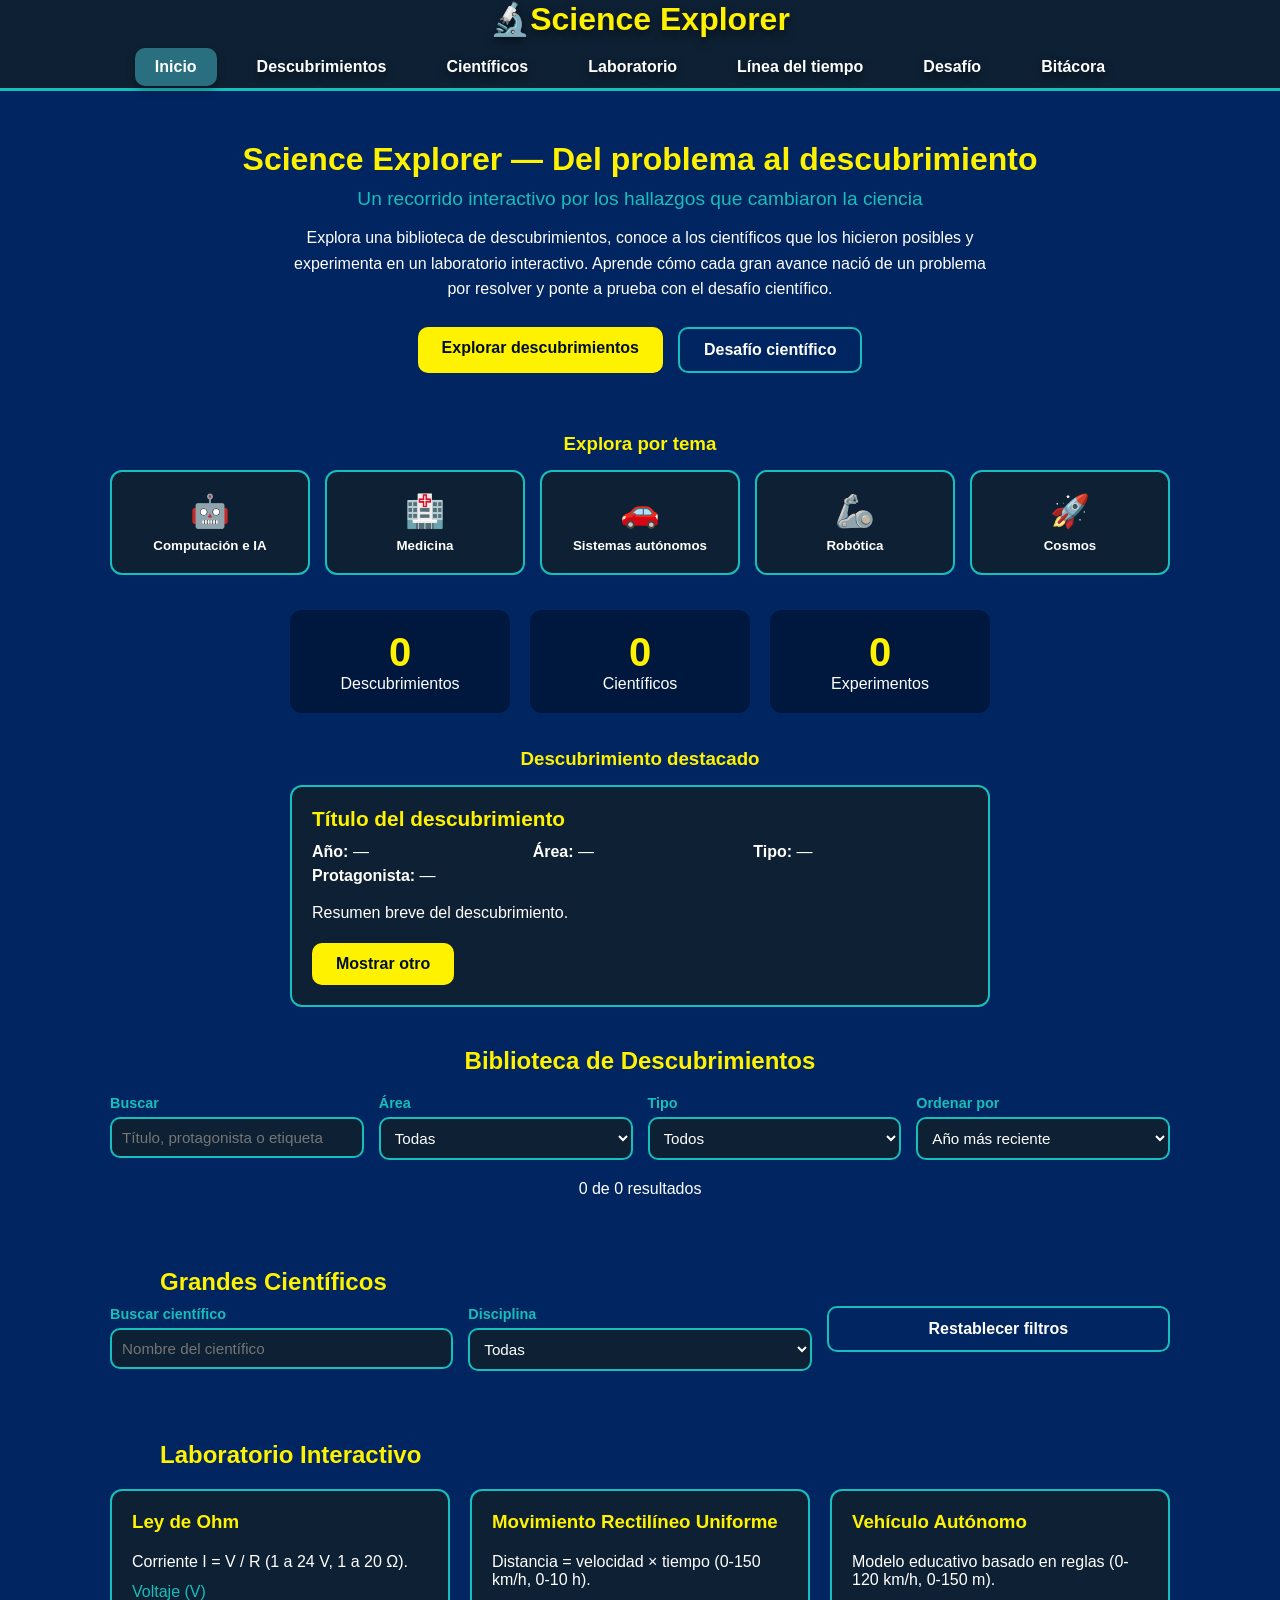
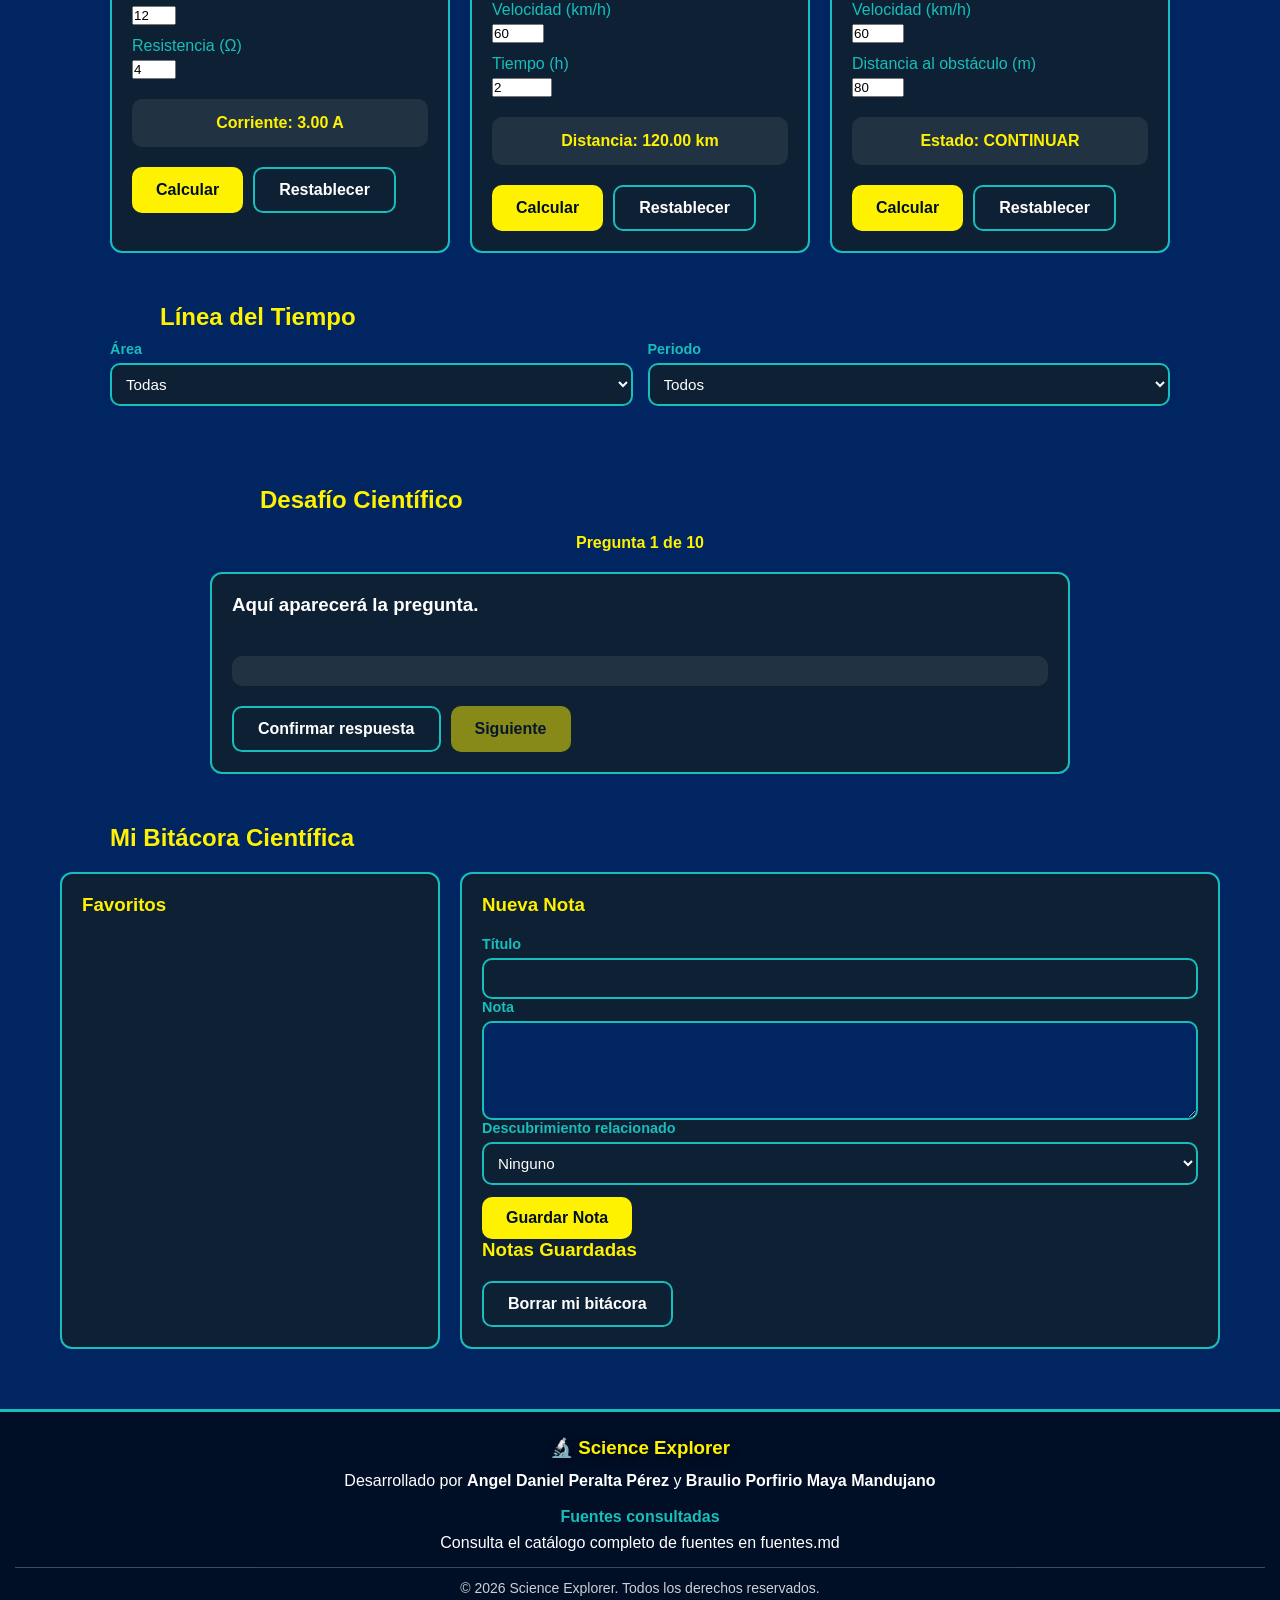
==== commit 936f8e7a: "Version Preeliminar de la App" ====
--- a/SCIENCE EXPLORER/index.html
+++ b/SCIENCE EXPLORER/index.html
@@ -4,9 +4,14 @@
 <head>
     <meta charset="UTF-8">
     <meta name="viewport" content="width=device-width, initial-scale=1.0">
-    <title>Documento</title>
+    <title>Science Explorer — Del problema al descubrimiento</title>
     <link rel="stylesheet" href="css/estilos.css">
-
+    <script defer src="js/datos.js"></script>
+    <script defer src="js/bitacora.js"></script>
+    <script defer src="js/biblioteca.js"></script>
+    <script defer src="js/laboratorio.js"></script>
+    <script defer src="js/desafio.js"></script>
+    <script defer src="js/app.js"></script>
 </head>
 
 <body>
@@ -18,15 +23,15 @@
 
         <label for="check" class="btn-menu">☰ Menú</label>
         <div class="enlaces">
-            <ul>
-                <li><a href="#inicio" class="active">Inicio</a></li>
-                <li><a href="#descubrimientos">Descubrimientos</a></li>
-                <li><a href="#cientificos">Científicos</a></li>
-                <li><a href="#laboratorio">Laboratorio</a></li>
-                <li><a href="#cronologia">Línea del tiempo</a></li>
-                <li><a href="#desafio">Desafío</a></li>
-                <li><a href="#bitacora">Bitácora</a></li>
-                <li><a><label for="check" class="btn-menu2">☰ Menú</label></a></li>
+            <ul id="navMenu">
+                <li><a href="#inicio" class="nav-link active" onclick="cerrarMenuMovil()">Inicio</a></li>
+                <li><a href="#descubrimientos" class="nav-link" onclick="cerrarMenuMovil()">Descubrimientos</a></li>
+                <li><a href="#cientificos" class="nav-link" onclick="cerrarMenuMovil()">Científicos</a></li>
+                <li><a href="#laboratorio" class="nav-link" onclick="cerrarMenuMovil()">Laboratorio</a></li>
+                <li><a href="#cronologia" class="nav-link" onclick="cerrarMenuMovil()">Línea del tiempo</a></li>
+                <li><a href="#desafio" class="nav-link" onclick="cerrarMenuMovil()">Desafío</a></li>
+                <li><a href="#bitacora" class="nav-link" onclick="cerrarMenuMovil()">Bitácora</a></li>
+                <li><label for="check" class="btn-menu2">☰ Menú</label></li>
             </ul>
         </div>
     </header>
@@ -45,9 +50,10 @@
                 <a href="#desafio" class="boton boton-secundario">Desafío científico</a>
             </div>
         </div>
+
         <div class="temas">
             <h3 class="subtitulo-seccion">Explora por tema</h3>
-            <div class="temas-cuadricula">
+            <div class="temas-cuadricula" id="tarjetasTematicas">
                 <button class="tarjeta-tema" data-area="A01" type="button">
                     <span class="tema-icono">🤖</span>
                     <span class="tema-nombre">Computación e IA</span>
@@ -70,6 +76,7 @@
                 </button>
             </div>
         </div>
+
         <div class="contadores">
             <div class="contador">
                 <span class="contador-numero" id="contadorDescubrimientos">0</span>
@@ -84,9 +91,10 @@
                 <span class="contador-etiqueta">Experimentos</span>
             </div>
         </div>
+
         <div class="destacado">
             <h3 class="subtitulo-seccion">Descubrimiento destacado</h3>
-            <article class="destacado-tarjeta" id="destacado">
+            <article class="destacado-tarjeta" id="tarjetaDestacada">
                 <h4 id="destacadoTitulo">Título del descubrimiento</h4>
                 <ul class="destacado-datos">
                     <li><strong>Año:</strong> <span id="destacadoAnio">—</span></li>
@@ -95,7 +103,7 @@
                     <li><strong>Protagonista:</strong> <span id="destacadoProtagonista">—</span></li>
                 </ul>
                 <p id="destacadoResumen">Resumen breve del descubrimiento.</p>
-                <button id="btnMostrarOtro" class="boton boton-principal" type="button">Mostrar otro</button>
+                <button id="btnMostrarOtro" class="boton boton-principal" type="button" onclick="mostrarOtroDestacado()">Mostrar otro</button>
             </article>
         </div>
     </section>
@@ -105,13 +113,13 @@
 
         <div class="controles" role="search">
             <div class="control">
-                <label for="buscador">Buscar</label>
-                <input type="search" id="buscador" placeholder="Título, protagonista o etiqueta" autocomplete="off">
-            </div>
-            <div class="control">
-                <label for="filtroArea">Área</label>
-                <select id="filtroArea">
-                    <option value="todas">Todas</option>
+                <label for="buscarDescubrimiento">Buscar</label>
+                <input type="search" id="buscarDescubrimiento" placeholder="Título, protagonista o etiqueta" autocomplete="off" oninput="aplicarFiltrosBiblioteca()">
+            </div>
+            <div class="control">
+                <label for="filtroAreaBib">Área</label>
+                <select id="filtroAreaBib" onchange="aplicarFiltrosBiblioteca()">
+                    <option value="TODAS">Todas</option>
                     <option value="A01">Inteligencia artificial y ciencias de la computación</option>
                     <option value="A02">Medicina y hospitales inteligentes</option>
                     <option value="A03">Vehículos y aeronaves autónomas</option>
@@ -125,90 +133,39 @@
                 </select>
             </div>
             <div class="control">
-                <label for="filtroTipo">Tipo</label>
-                <select id="filtroTipo">
-                    <option value="todos">Todos</option>
+                <label for="filtroTipoBib">Tipo</label>
+                <select id="filtroTipoBib" onchange="aplicarFiltrosBiblioteca()">
+                    <option value="TODOS">Todos</option>
                     <option value="DESCUBRIMIENTO">Descubrimiento</option>
                     <option value="AVANCE">Avance</option>
                     <option value="APLICACIÓN">Aplicación</option>
                 </select>
             </div>
             <div class="control">
-                <label for="ordenar">Ordenar por</label>
-                <select id="ordenar">
-                    <option value="reciente">Año más reciente</option>
-                    <option value="antiguo">Año más antiguo</option>
-                    <option value="titulo">Título A–Z</option>
-                </select>
-            </div>
-        </div>
-
-        <p class="resultados-contador" id="contadorResultados" aria-live="polite">0 de 0 resultados</p>
-
-        <div class="sin-resultados" id="sinResultados" hidden>
+                <label for="ordenBiblioteca">Ordenar por</label>
+                <select id="ordenBiblioteca" onchange="aplicarFiltrosBiblioteca()">
+                    <option value="anioDesc">Año más reciente</option>
+                    <option value="anioAsc">Año más antiguo</option>
+                    <option value="tituloAZ">Título A–Z</option>
+                </select>
+            </div>
+        </div>
+
+        <p class="resultados-contador" id="contadorResultadosBib" aria-live="polite">0 de 0 resultados</p>
+
+        <div class="sin-resultados oculto" id="avisoVacioBib">
             <p>No se encontraron descubrimientos con esos criterios.</p>
-            <button type="button" id="btnLimpiarFiltros" class="boton boton-principal">Limpiar filtros</button>
-        </div>
-
-        <div class="fichas-cuadricula" id="listaFichas"></div>
-
-        <template id="plantillaFicha">
-            <article class="ficha">
-                <img class="ficha-imagen" src="" alt="" loading="lazy">
-                <div class="ficha-cuerpo">
-                    <h3 class="ficha-titulo"></h3>
-                    <ul class="ficha-datos">
-                        <li><strong>Año:</strong> <span class="ficha-anio"></span></li>
-                        <li><strong>Área:</strong> <span class="ficha-area"></span></li>
-                        <li><strong>Tipo:</strong> <span class="ficha-tipo"></span></li>
-                    </ul>
-                    <p class="ficha-resumen"></p>
-                    <div class="ficha-botones">
-                        <button type="button" class="boton boton-principal boton-chico btn-detalle">Ver detalle</button>
-                        <button type="button" class="boton boton-secundario boton-chico btn-favorito"
-                            aria-pressed="false">Añadir a favoritos</button>
-                    </div>
-                </div>
-            </article>
-        </template>
-
-        <dialog id="modalDetalle" class="modal" aria-labelledby="modalTitulo">
-            <img class="modal-imagen" id="modalImagen" src="" alt="">
-            <h3 id="modalTitulo"></h3>
-            <dl class="modal-datos">
-                <dt>Año</dt>
-                <dd id="modalAnio"></dd>
-                <dt>Área</dt>
-                <dd id="modalArea"></dd>
-                <dt>Tipo</dt>
-                <dd id="modalTipo"></dd>
-                <dt>Protagonistas</dt>
-                <dd id="modalProtagonistas"></dd>
-                <dt>Estado de madurez</dt>
-                <dd id="modalMadurez"></dd>
-                <dt>Resumen</dt>
-                <dd id="modalResumen"></dd>
-                <dt>Problema</dt>
-                <dd id="modalProblema"></dd>
-                <dt>Explicación</dt>
-                <dd id="modalExplicacion"></dd>
-                <dt>Impacto</dt>
-                <dd id="modalImpacto"></dd>
-                <dt>Limitaciones</dt>
-                <dd id="modalLimitaciones"></dd>
-                <dt>Etiquetas</dt>
-                <dd id="modalEtiquetas"></dd>
-                <dt>Fuente</dt>
-                <dd><a id="modalFuente" href="#" target="_blank" rel="noopener noreferrer"></a></dd>
-                <dt>Fecha de consulta</dt>
-                <dd id="modalFechaConsulta"></dd>
-            </dl>
+            <button type="button" id="btnLimpiarFiltros" class="boton boton-principal" onclick="limpiarFiltrosBiblioteca()">Limpiar filtros</button>
+        </div>
+
+        <div class="fichas-cuadricula" id="gridDescubrimientos"></div>
+
+        <div id="modalDetalle" class="modal oculto" role="dialog" aria-modal="true" aria-labelledby="modalTitulo">
+            <div class="modal-contenido" id="cuerpoModal"></div>
             <div class="modal-botones">
-                <button type="button" class="boton boton-secundario btn-favorito-modal" id="btnFavoritoModal"
-                    aria-pressed="false">Añadir a favoritos</button>
-                <button type="button" class="boton boton-principal" id="btnCerrarModal">Cerrar</button>
-            </div>
-        </dialog>
+                <button type="button" class="boton boton-principal" id="btnCerrarModal" onclick="cerrarModal()">Cerrar</button>
+            </div>
+        </div>
     </section>
 
     <section id="cientificos" class="cientificos">
@@ -217,108 +174,90 @@
         <div class="controles">
             <div class="control">
                 <label for="buscarCientifico">Buscar científico</label>
-                <input type="search" id="buscarCientifico" placeholder="Nombre del científico">
-            </div>
-
-            <div class="control">
-                <label for="filtroDisciplina">Disciplina</label>
-                <select id="filtroDisciplina">
-                    <option>Todas</option>
-                    <option>Computación</option>
-                    <option>Inteligencia Artificial</option>
-                    <option>Robótica</option>
-                    <option>Medicina</option>
-                    <option>Astronomía</option>
-                </select>
-            </div>
-
-            <div class="control">
-                <label for="ordenCientificos">Ordenar</label>
-                <select id="ordenCientificos">
-                    <option>A-Z</option>
-                    <option>Z-A</option>
-                </select>
-            </div>
-        </div>
-
-        <div class="cientificos-grid">
-
-            <article class="cientifico-card">
-                <img src="img/cientifico.jpg" alt="Científico">
-
-                <div class="cientifico-info">
-                    <h3>Nombre del Científico</h3>
-                    <p><strong>Disciplina:</strong> Inteligencia Artificial</p>
-                    <p>Contribución principal del científico.</p>
-
-                    <button class="boton boton-principal">
-                        Conocer más
-                    </button>
-                </div>
-            </article>
-
-        </div>
+                <input type="search" id="buscarCientifico" placeholder="Nombre del científico" oninput="filtrarCientificos()">
+            </div>
+
+            <div class="control">
+                <label for="filtroDisciplinaCient">Disciplina</label>
+                <select id="filtroDisciplinaCient" onchange="filtrarCientificos()">
+                    <option value="TODAS">Todas</option>
+                </select>
+            </div>
+
+            <div class="control">
+                <button type="button" class="boton boton-secundario" onclick="restablecerFiltrosCientificos()">Restablecer filtros</button>
+            </div>
+        </div>
+
+        <div id="avisoVacioCient" class="sin-resultados oculto"></div>
+        <div class="cientificos-grid" id="gridCientificos"></div>
+        <div id="panelDetalleCientifico" class="oculto"></div>
     </section>
 
     <section id="laboratorio" class="laboratorio">
         <h2>Laboratorio Interactivo</h2>
 
         <div class="simuladores">
-
             <article class="simulador">
                 <h3>Ley de Ohm</h3>
-
-                <label>Voltaje (V)</label>
-                <input type="range">
-
-                <label>Resistencia (Ω)</label>
-                <input type="range">
-
-                <div class="resultado">
+                <p>Corriente I = V / R (1 a 24 V, 1 a 20 Ω).</p>
+
+                <label for="ohmV">Voltaje (V)</label>
+                <input type="number" id="ohmV" min="1" max="24" step="1" value="12" oninput="calcularOhm()">
+
+                <label for="ohmR">Resistencia (Ω)</label>
+                <input type="number" id="ohmR" min="1" max="20" step="1" value="4" oninput="calcularOhm()">
+
+                <div class="resultado" id="ohmResultado">
                     Corriente: 3.00 A
                 </div>
 
-                <button class="boton boton-secundario">
-                    Restablecer
-                </button>
+                <div class="acciones-sim">
+                    <button type="button" class="boton boton-principal" onclick="calcularOhm()">Calcular</button>
+                    <button type="button" class="boton boton-secundario" onclick="resetOhm()">Restablecer</button>
+                </div>
             </article>
 
             <article class="simulador">
                 <h3>Movimiento Rectilíneo Uniforme</h3>
-
-                <label>Velocidad (km/h)</label>
-                <input type="range">
-
-                <label>Tiempo (h)</label>
-                <input type="range">
-
-                <div class="resultado">
+                <p>Distancia = velocidad × tiempo (0-150 km/h, 0-10 h).</p>
+
+                <label for="mruVel">Velocidad (km/h)</label>
+                <input type="number" id="mruVel" min="0" max="150" step="1" value="60" oninput="calcularMRU()">
+
+                <label for="mruTiempo">Tiempo (h)</label>
+                <input type="number" id="mruTiempo" min="0" max="10" step="0.5" value="2" oninput="calcularMRU()">
+
+                <div class="resultado" id="mruResultado">
                     Distancia: 120.00 km
                 </div>
 
-                <button class="boton boton-secundario">
-                    Restablecer
-                </button>
+                <div class="acciones-sim">
+                    <button type="button" class="boton boton-principal" onclick="calcularMRU()">Calcular</button>
+                    <button type="button" class="boton boton-secundario" onclick="resetMRU()">Restablecer</button>
+                </div>
             </article>
 
             <article class="simulador">
                 <h3>Vehículo Autónomo</h3>
-
-                <label>Velocidad</label>
-                <input type="range">
-
-                <label>Distancia al obstáculo</label>
-                <input type="range">
-
-                <div class="resultado">
+                <p>Modelo educativo basado en reglas (0-120 km/h, 0-150 m).</p>
+
+                <label for="autoVel">Velocidad (km/h)</label>
+                <input type="number" id="autoVel" min="0" max="120" step="5" value="60" oninput="calcularAuto()">
+
+                <label for="autoDist">Distancia al obstáculo (m)</label>
+                <input type="number" id="autoDist" min="0" max="150" step="5" value="80" oninput="calcularAuto()">
+
+                <div id="autoVisual"></div>
+                <div class="resultado" id="autoResultado">
                     Estado: CONTINUAR
                 </div>
 
-                <button class="boton boton-secundario">
-                    Restablecer
-                </button>
+                <div class="acciones-sim">
+                    <button type="button" class="boton boton-principal" onclick="calcularAuto()">Calcular</button>
+                    <button type="button" class="boton boton-secundario" onclick="resetAuto()">Restablecer</button>
+                </div>
             </article>
-
         </div>
     </section>
 
@@ -326,191 +265,105 @@
         <h2>Línea del Tiempo</h2>
 
         <div class="controles">
-
-            <div class="control">
-                <label>Área</label>
-                <select>
-                    <option>Todas</option>
-                </select>
-            </div>
-
-            <div class="control">
-                <label>Periodo</label>
-                <select>
-                    <option>Todos</option>
-                    <option>Antes de 1950</option>
-                    <option>1950-1999</option>
-                    <option>2000-2019</option>
-                    <option>2020+</option>
-                </select>
-            </div>
-
-        </div>
-
-        <div class="timeline">
-
-            <article class="timeline-item">
-                <div class="timeline-year">
-                    1990
-                </div>
-
-                <div class="timeline-content">
-                    <h3>Título del descubrimiento</h3>
-
-                    <p>
-                        Resumen breve del descubrimiento.
-                    </p>
-
-                    <button class="boton boton-principal">
-                        Ver descubrimiento
-                    </button>
-                </div>
-            </article>
-
-        </div>
+            <div class="control">
+                <label for="filtroAreaCrono">Área</label>
+                <select id="filtroAreaCrono" onchange="filtrarCronologia()">
+                    <option value="TODAS">Todas</option>
+                </select>
+            </div>
+
+            <div class="control">
+                <label for="filtroPeriodoCrono">Periodo</label>
+                <select id="filtroPeriodoCrono" onchange="filtrarCronologia()">
+                    <option value="TODOS">Todos</option>
+                    <option value="ANTES_1950">Antes de 1950</option>
+                    <option value="1950_1999">1950-1999</option>
+                    <option value="2000_2019">2000-2019</option>
+                    <option value="2020_ADELANTE">2020+</option>
+                </select>
+            </div>
+        </div>
+
+        <p id="contadorHitos" class="resultados-contador"></p>
+        <div id="avisoVacioCrono" class="sin-resultados oculto"></div>
+        <div class="timeline" id="listaCronologia"></div>
     </section>
 
     <section id="desafio" class="desafio">
         <h2>Desafío Científico</h2>
 
-        <div class="quiz-container">
-
-            <div class="quiz-progreso">
+        <div class="quiz-container" id="contenedorQuiz">
+            <div class="quiz-progreso" id="progresoQuiz">
                 Pregunta 1 de 10
             </div>
 
             <article class="pregunta">
-
-                <h3>
+                <h3 id="enunciadoQuiz">
                     Aquí aparecerá la pregunta.
                 </h3>
 
-                <div class="opciones">
-
-                    <button class="opcion">
-                        Opción A
-                    </button>
-
-                    <button class="opcion">
-                        Opción B
-                    </button>
-
-                    <button class="opcion">
-                        Opción C
-                    </button>
-
-                    <button class="opcion">
-                        Opción D
-                    </button>
-
-                </div>
-
-                <div class="explicacion">
-                    Explicación de la respuesta.
-                </div>
-
-                <button class="boton boton-principal">
-                    Siguiente
-                </button>
-
+                <div class="opciones" id="opcionesQuiz"></div>
+
+                <div class="explicacion" id="retroalimentacionQuiz"></div>
+
+                <div class="acciones-sim">
+                    <button type="button" id="btnConfirmarRespuesta" class="boton boton-secundario" onclick="confirmarRespuesta()">Confirmar respuesta</button>
+                    <button type="button" id="btnSiguientePregunta" class="boton boton-principal" disabled onclick="siguientePregunta()">Siguiente</button>
+                </div>
             </article>
-
-        </div>
+        </div>
+
+        <div id="resumenQuiz" class="oculto"></div>
     </section>
 
     <section id="bitacora" class="bitacora">
         <h2>Mi Bitácora Científica</h2>
+        <p id="mensajeRecuperacionBitacora" class="sin-resultados oculto"></p>
 
         <div class="bitacora-grid">
-
             <div class="favoritos">
-
                 <h3>Favoritos</h3>
-
-                <div class="favoritos-lista">
-
-                    <article class="favorito">
-                        <h4>Título del descubrimiento</h4>
-
-                        <p>Área</p>
-
-                        <button class="boton boton-principal">
-                            Ver detalle
-                        </button>
-
-                        <button class="boton boton-secundario">
-                            Quitar
-                        </button>
-                    </article>
-
-                </div>
-
+                <div class="favoritos-lista" id="listaFavoritosBitacora"></div>
             </div>
 
             <div class="notas">
-
-                <h3>Nueva Nota</h3>
-
-                <form>
+                <h3 id="tituloFormNota">Nueva Nota</h3>
+
+                <form id="formNota" onsubmit="guardarNota(event)">
+                    <input type="hidden" id="notaEditId" value="">
 
                     <div class="control">
-                        <label>Título</label>
-                        <input type="text">
+                        <label for="notaTitulo">Título</label>
+                        <input type="text" id="notaTitulo" minlength="3" maxlength="80" required>
                     </div>
 
                     <div class="control">
-                        <label>Nota</label>
-                        <textarea rows="5"></textarea>
+                        <label for="notaTexto">Nota</label>
+                        <textarea id="notaTexto" rows="5" minlength="10" maxlength="500" required></textarea>
                     </div>
 
                     <div class="control">
-                        <label>Descubrimiento relacionado</label>
-                        <select>
-                            <option>Ninguno</option>
+                        <label for="notaDescubrimiento">Descubrimiento relacionado</label>
+                        <select id="notaDescubrimiento">
+                            <option value="">Ninguno</option>
                         </select>
                     </div>
 
-                    <button class="boton boton-principal">
-                        Guardar Nota
-                    </button>
-
+                    <p id="errorNota"></p>
+
+                    <div class="acciones-sim">
+                        <button type="submit" id="btnGuardarNota" class="boton boton-principal">Guardar Nota</button>
+                        <button type="button" id="btnCancelarEdicion" class="boton boton-secundario oculto" onclick="cancelarEdicionNota()">Cancelar</button>
+                    </div>
                 </form>
 
                 <h3>Notas Guardadas</h3>
-
-                <div class="lista-notas">
-
-                    <article class="nota">
-                        <h4>Título de la Nota</h4>
-
-                        <p>
-                            Contenido de la nota.
-                        </p>
-
-                        <small>
-                            24/11/2026
-                        </small>
-
-                        <div class="nota-botones">
-                            <button class="boton boton-principal">
-                                Editar
-                            </button>
-
-                            <button class="boton boton-secundario">
-                                Eliminar
-                            </button>
-                        </div>
-
-                    </article>
-
-                </div>
-
-                <button class="boton boton-secundario">
+                <div class="lista-notas" id="listaNotasBitacora"></div>
+
+                <button type="button" class="boton boton-secundario" onclick="borrarMiBitacora()">
                     Borrar mi bitácora
                 </button>
-
-            </div>
-
+            </div>
         </div>
     </section>
 
@@ -525,25 +378,24 @@
             <div class="fuentes">
                 <h4>Fuentes consultadas</h4>
                 <ul>
-                    <li><a href="#" target="_blank">Fuente de ejemplo 1</a></li>
-                    <li><a href="#" target="_blank">Fuente de ejemplo 2</a></li>
-                    <li><a href="#" target="_blank">Fuente de ejemplo 3</a></li>
+                    <li><a href="fuentes.md" target="_blank" rel="noopener noreferrer">Consulta el catálogo completo de fuentes en fuentes.md</a></li>
                 </ul>
             </div>
 
             <p class="anio">&copy; 2026 Science Explorer. Todos los derechos reservados.</p>
         </div>
     </footer>
+
+    <script>
+        const check = document.getElementById("check");
+        const enlaces = document.querySelectorAll('.enlaces a[href^="#"]');
+
+        enlaces.forEach(enlace => {
+            enlace.addEventListener('click', () => {
+                check.checked = false;
+            });
+        });
+    </script>
 </body>
-<script>
-    const check = document.getElementById("check");
-    const enlaces = document.querySelectorAll('.enlaces a[href^="#"]');
-
-    enlaces.forEach(enlace => {
-        enlace.addEventListener('click', () => {
-            check.checked = false;
-        });
-    });
-</script>
 
 </html>
--- a/SCIENCE EXPLORER/css/estilos.css
+++ b/SCIENCE EXPLORER/css/estilos.css
@@ -376,10 +376,9 @@
 }
 
 .ficha-imagen {
-    width: 100%;
-    height: 170px;
+    width: 100% !important;
+    height: 170px !important;
     object-fit: cover;
-    background-color: var(--pie);
 }
 
 .ficha-cuerpo {
@@ -1003,4 +1002,39 @@
     .cientificos-grid {
         width: 100%;
     }
+}
+.oculto {
+    display: none !important;
+}
+
+.acciones-sim {
+    display: flex;
+    flex-wrap: wrap;
+    gap: 10px;
+    margin-top: 12px;
+}
+
+.opcion.seleccionada {
+    background-color: var(--activo);
+    border-color: var(--amarillo);
+    color: var(--amarillo);
+    font-weight: bold;
+}
+
+#panelDetalleCientifico {
+    background-color: var(--encabezado);
+    border: 2px solid var(--acento);
+    border-radius: 12px;
+    padding: 20px;
+    margin-top: 20px;
+    color: var(--texto);
+}
+
+#panelDetalleCientifico h3 {
+    color: var(--amarillo);
+    margin-bottom: 10px;
+}
+
+#panelDetalleCientifico ul {
+    margin: 10px 0 14px 20px;
 }
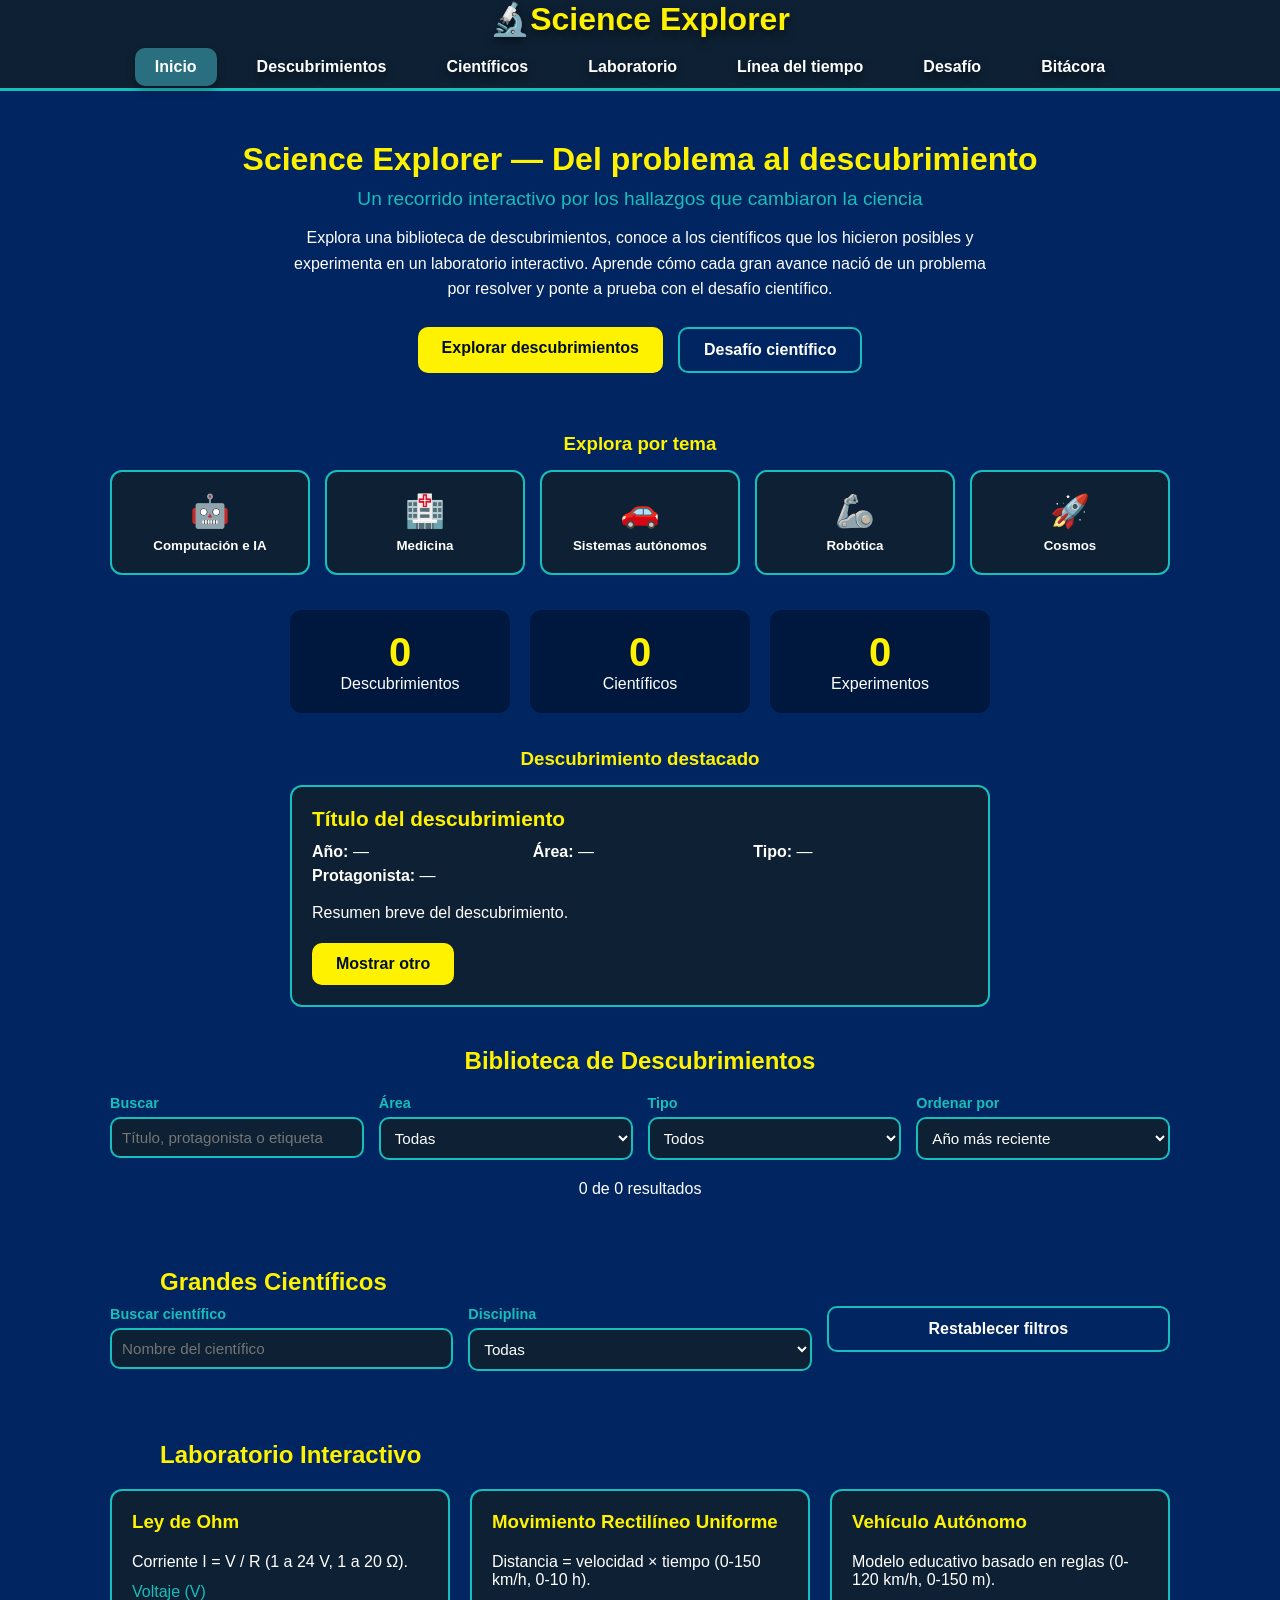
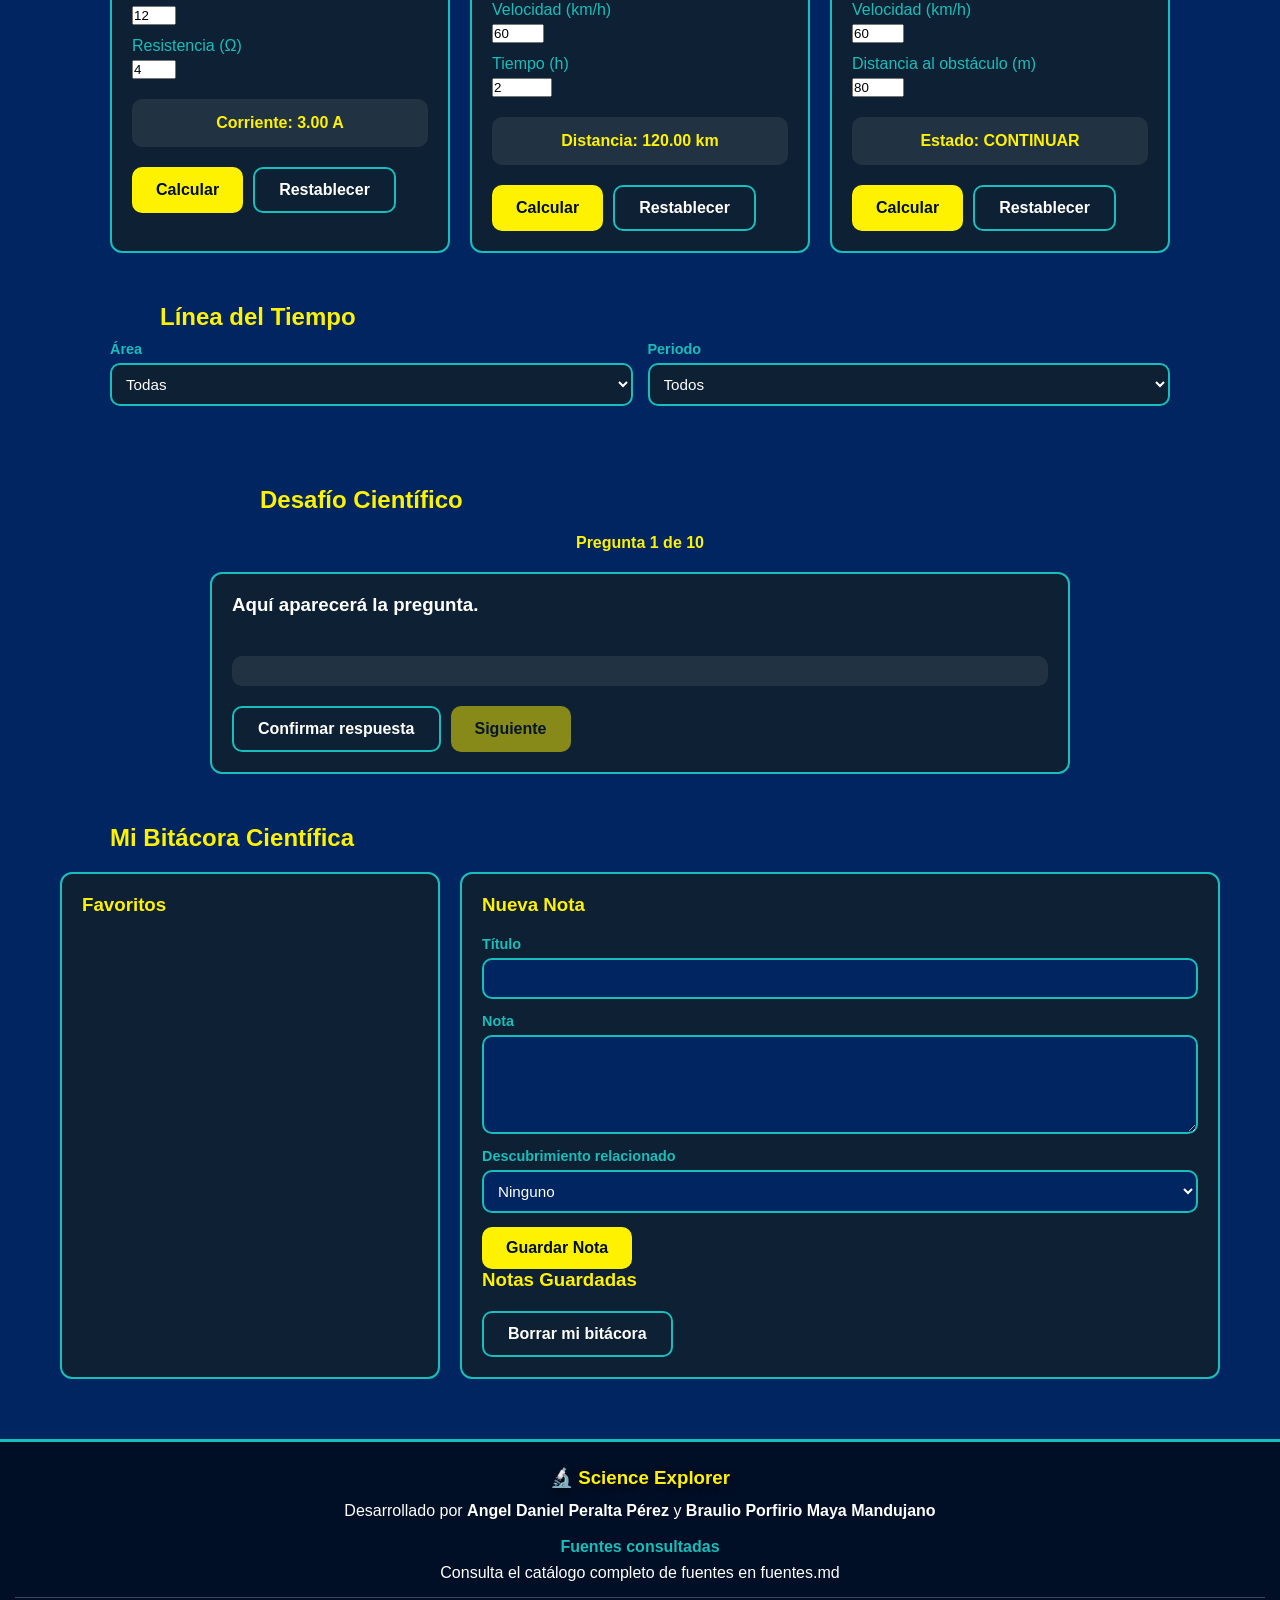
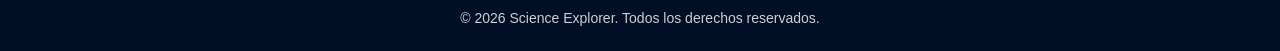
==== commit 68269d90: "App v2.0" ====
--- a/SCIENCE EXPLORER/index.html
+++ b/SCIENCE EXPLORER/index.html
@@ -203,10 +203,10 @@
                 <p>Corriente I = V / R (1 a 24 V, 1 a 20 Ω).</p>
 
                 <label for="ohmV">Voltaje (V)</label>
-                <input type="number" id="ohmV" min="1" max="24" step="1" value="12" oninput="calcularOhm()">
+                <input type="number" id="ohmV" min="1" max="24" step="1" value="12" >
 
                 <label for="ohmR">Resistencia (Ω)</label>
-                <input type="number" id="ohmR" min="1" max="20" step="1" value="4" oninput="calcularOhm()">
+                <input type="number" id="ohmR" min="1" max="20" step="1" value="4" >
 
                 <div class="resultado" id="ohmResultado">
                     Corriente: 3.00 A
--- a/SCIENCE EXPLORER/css/estilos.css
+++ b/SCIENCE EXPLORER/css/estilos.css
@@ -1014,11 +1014,25 @@
     margin-top: 12px;
 }
 
+.ficha-imagen {
+    width: 100% !important;
+    height: 170px !important;
+    object-fit: cover;
+}
+
+.cientifico-card img {
+    width: 100% !important;
+    height: 220px !important;
+    object-fit: cover;
+}
+
 .opcion.seleccionada {
     background-color: var(--activo);
     border-color: var(--amarillo);
     color: var(--amarillo);
     font-weight: bold;
+    box-shadow: 0 0 10px rgba(255, 242, 0, 0.35);
+    transform: translateX(4px);
 }
 
 #panelDetalleCientifico {
@@ -1037,4 +1051,51 @@
 
 #panelDetalleCientifico ul {
     margin: 10px 0 14px 20px;
+}
+
+.estado-vacio {
+    color: var(--texto);
+    opacity: 0.9;
+    margin-bottom: 12px;
+}
+
+.notas input[type="text"],
+.notas select {
+    width: 100%;
+    padding: 10px;
+    background-color: var(--fondo);
+    border: 2px solid var(--acento);
+    border-radius: 10px;
+    color: var(--texto);
+}
+
+.notas .control {
+    margin-bottom: 14px;
+}
+
+#errorNota {
+    color: var(--amarillo);
+    margin: 10px 0;
+    font-weight: bold;
+}
+
+#resumenQuiz {
+    background-color: var(--encabezado);
+    border: 2px solid var(--acento);
+    border-radius: 12px;
+    padding: 20px;
+    margin-top: 20px;
+    color: var(--texto);
+}
+
+#resumenQuiz h3 {
+    color: var(--amarillo);
+    margin-bottom: 12px;
+}
+
+#resumenQuiz ul {
+    margin: 14px 0 18px 20px;
+    display: flex;
+    flex-direction: column;
+    gap: 8px;
 }
